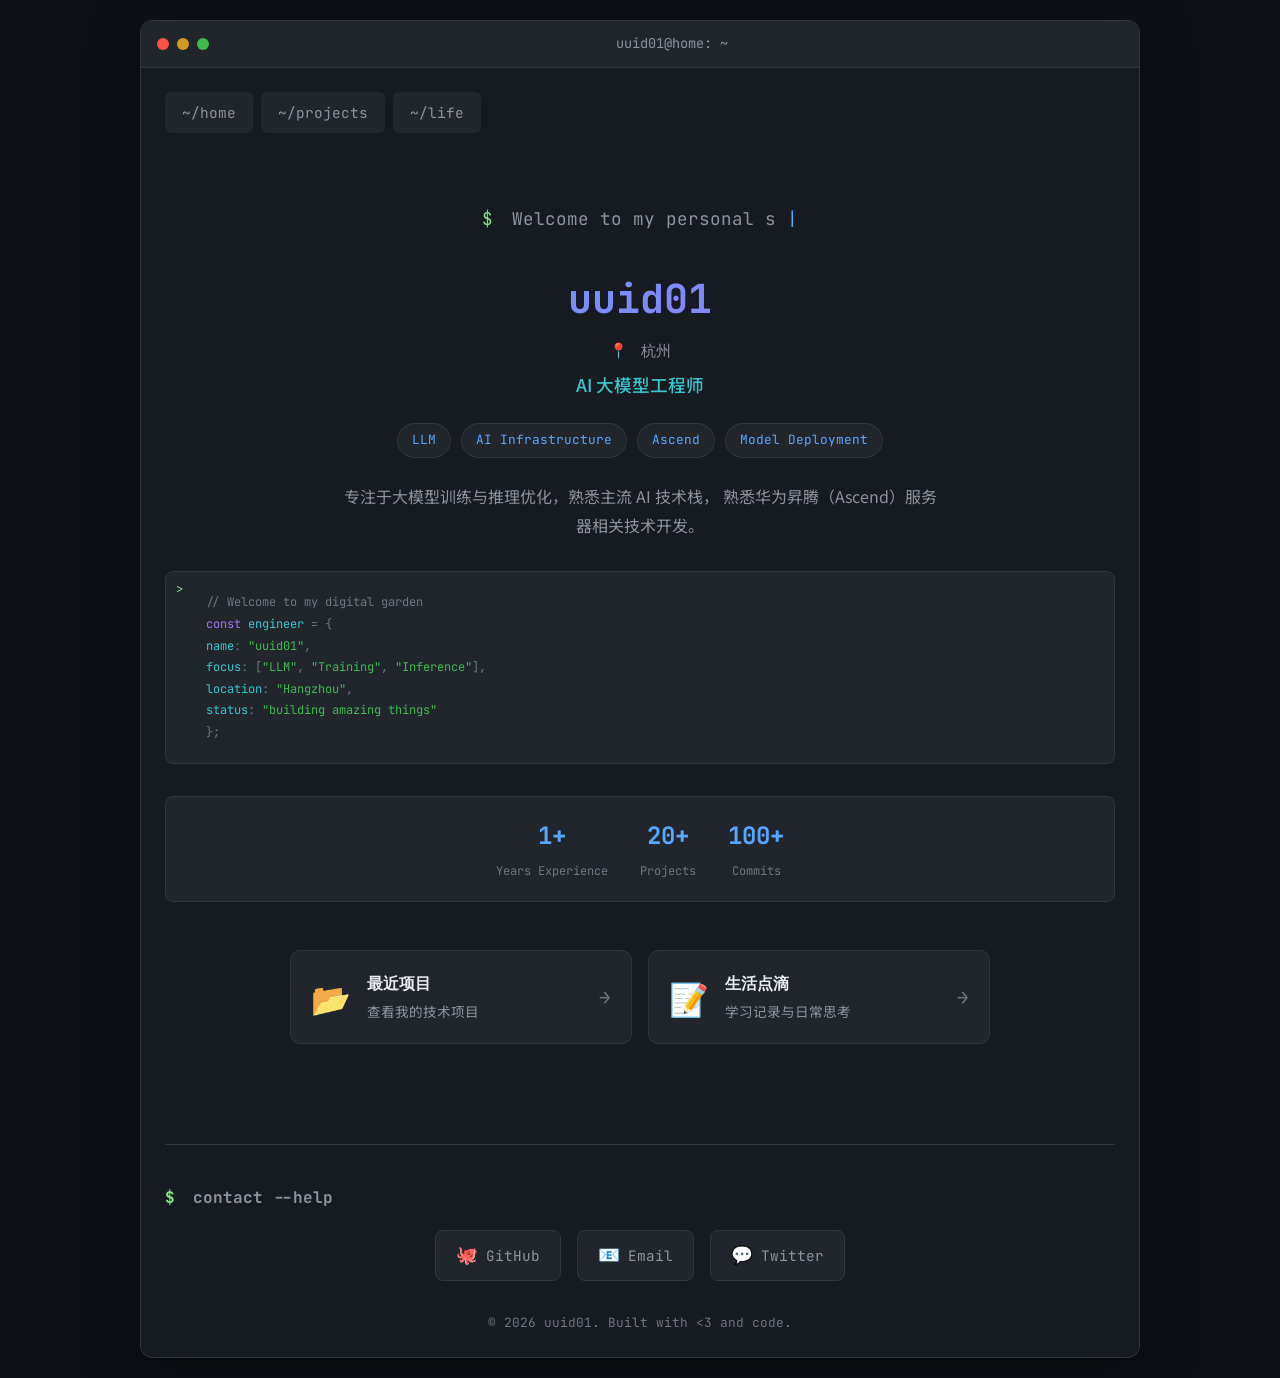
==== index.html @ 10899eae "Initial commit - Personal site with terminal-style UI Features: - Home page with profile, code decor" ====
<!DOCTYPE html>
<html lang="zh-CN">
<head>
    <meta charset="UTF-8">
    <meta name="viewport" content="width=device-width, initial-scale=1.0">
    <title>uuid01's site</title>
    <link rel="icon" type="image/svg+xml" href="./favicon.svg">
    <link rel="stylesheet" href="./css/style.css">
    <link rel="preconnect" href="https://fonts.googleapis.com">
    <link rel="preconnect" href="https://fonts.gstatic.com" crossorigin>
    <link href="https://fonts.googleapis.com/css2?family=JetBrains+Mono:wght@400;500;700&family=Noto+Sans+SC:wght@400;500;700&display=swap" rel="stylesheet">
</head>
<body>
    <div class="terminal-frame">
        <div class="terminal-header">
            <div class="terminal-buttons">
                <span class="btn-close"></span>
                <span class="btn-minimize"></span>
                <span class="btn-maximize"></span>
            </div>
            <div class="terminal-title">uuid01@home: ~</div>
        </div>
        <div class="terminal-body">
            <nav class="nav-bar">
                <a href="./index.html" class="nav-link active">~/home</a>
                <a href="./projects.html" class="nav-link">~/projects</a>
                <a href="./life.html" class="nav-link">~/life</a>
            </nav>

            <main class="hero-section">
                <div class="hero-content">
                    <div class="typing-effect">
                        <span class="prompt">$</span>
                        <span class="typing-text" id="hero-typing"></span>
                        <span class="cursor">|</span>
                    </div>

                    <div class="profile-info">
                        <h1 class="username">uuid01</h1>
                        <p class="location">
                            <span class="icon">📍</span>
                            杭州
                        </p>
                        <p class="title">AI 大模型工程师</p>
                    </div>

                    <div class="tags">
                        <span class="tag">LLM</span>
                        <span class="tag">AI Infrastructure</span>
                        <span class="tag">Ascend</span>
                        <span class="tag">Model Deployment</span>
                    </div>

                    <p class="bio">
                        专注于大模型训练与推理优化，熟悉主流 AI 技术栈，
                        熟悉华为昇腾（Ascend）服务器相关技术开发。
                    </p>

                    <div class="hero-decoration">
                        <div class="code-line"><span class="comment">// Welcome to my digital garden</span></div>
                        <div class="code-line"><span class="keyword">const</span> <span class="variable">engineer</span> = {</div>
                        <div class="code-line">  <span class="variable">name</span>: <span class="string">"uuid01"</span>,</div>
                        <div class="code-line">  <span class="variable">focus</span>: [<span class="string">"LLM"</span>, <span class="string">"Training"</span>, <span class="string">"Inference"</span>],</div>
                        <div class="code-line">  <span class="variable">location</span>: <span class="string">"Hangzhou"</span>,</div>
                        <div class="code-line">  <span class="variable">status</span>: <span class="string">"building amazing things"</span></div>
                        <div class="code-line">};</div>
                    </div>

                    <div class="hero-stats">
                        <div class="stat-item">
                            <span class="stat-value">1+</span>
                            <span class="stat-label">Years Experience</span>
                        </div>
                        <div class="stat-item">
                            <span class="stat-value">20+</span>
                            <span class="stat-label">Projects</span>
                        </div>
                        <div class="stat-item">
                            <span class="stat-value">100+</span>
                            <span class="stat-label">Commits</span>
                        </div>
                    </div>
                </div>

                <div class="nav-cards">
                    <a href="./projects.html" class="nav-card">
                        <div class="card-icon">📂</div>
                        <div class="card-content">
                            <h3>最近项目</h3>
                            <p>查看我的技术项目</p>
                        </div>
                        <div class="card-arrow">→</div>
                    </a>
                    <a href="./life.html" class="nav-card">
                        <div class="card-icon">📝</div>
                        <div class="card-content">
                            <h3>生活点滴</h3>
                            <p>学习记录与日常思考</p>
                        </div>
                        <div class="card-arrow">→</div>
                    </a>
                </div>
            </main>

            <footer class="contact-section">
                <h2 class="section-title">
                    <span class="prompt">$</span> contact --help
                </h2>
                <div class="contact-links">
                    <a href="https://github.com/uuid01" target="_blank" class="contact-link">
                        <span class="contact-icon">🐙</span>
                        <span>GitHub</span>
                    </a>
                    <a href="mailto:hello@uuid01.com" class="contact-link">
                        <span class="contact-icon">📧</span>
                        <span>Email</span>
                    </a>
                    <a href="#" class="contact-link">
                        <span class="contact-icon">💬</span>
                        <span>Twitter</span>
                    </a>
                </div>
                <div class="footer-bottom">
                    <p class="copyright">© 2026 uuid01. Built with &lt;3 and code.</p>
                </div>
            </footer>
        </div>
    </div>

    <script src="./js/main.js"></script>
</body>
</html>
---- css/style.css ----
/* ==================== Button Styles ==================== */
.btn {
    display: inline-flex;
    align-items: center;
    justify-content: center;
    gap: 8px;
    font-family: var(--font-mono);
    font-size: 0.85rem;
    padding: 10px 20px;
    border-radius: 6px;
    border: 1px solid var(--border-color);
    background: var(--bg-tertiary);
    color: var(--text-secondary);
    cursor: pointer;
    transition: all 0.2s ease;
    text-decoration: none;
}

.btn:hover {
    background: var(--bg-hover);
    border-color: var(--accent-primary);
    color: var(--accent-primary);
    transform: translateY(-2px);
    box-shadow: 0 4px 12px rgba(88, 166, 255, 0.2);
}

.btn:active {
    transform: translateY(0);
    box-shadow: none;
}

.btn-primary {
    background: var(--accent-primary);
    border-color: var(--accent-primary);
    color: var(--bg-primary);
}

.btn-primary:hover {
    background: #79b8ff;
    border-color: #79b8ff;
    color: var(--bg-primary);
}

.btn-success {
    background: rgba(63, 185, 80, 0.15);
    border-color: var(--accent-success);
    color: var(--accent-success);
}

.btn-success:hover {
    background: rgba(63, 185, 80, 0.25);
}

.btn-icon {
    padding: 8px;
    min-width: 36px;
    min-height: 36px;
}

/* ==================== Base Styles ==================== */
:root {
    --bg-primary: #0d1117;
    --bg-secondary: #161b22;
    --bg-tertiary: #21262d;
    --bg-hover: #30363d;
    --border-color: #30363d;
    --text-primary: #e6edf3;
    --text-secondary: #8b949e;
    --text-muted: #6e7681;
    --accent-primary: #58a6ff;
    --accent-success: #3fb950;
    --accent-warning: #d29922;
    --accent-danger: #f85149;
    --accent-purple: #a371f7;
    --accent-cyan: #39c5cf;
    --terminal-green: #7ee787;
    --font-mono: 'JetBrains Mono', 'Fira Code', 'Consolas', monospace;
    --font-sans: 'Noto Sans SC', -apple-system, BlinkMacSystemFont, sans-serif;
}

* {
    margin: 0;
    padding: 0;
    box-sizing: border-box;
}

html {
    font-size: 16px;
    scroll-behavior: smooth;
}

body {
    font-family: var(--font-sans);
    background: var(--bg-primary);
    color: var(--text-primary);
    line-height: 1.6;
    min-height: 100vh;
    display: flex;
    justify-content: center;
    padding: 20px;
}

a {
    color: var(--accent-primary);
    text-decoration: none;
    transition: color 0.2s ease;
}

a:hover {
    color: var(--terminal-green);
}

/* ==================== Terminal Frame ==================== */
.terminal-frame {
    width: 100%;
    max-width: 1000px;
    background: var(--bg-secondary);
    border-radius: 12px;
    border: 1px solid var(--border-color);
    box-shadow: 0 20px 50px rgba(0, 0, 0, 0.5);
    overflow: hidden;
}

.terminal-header {
    background: var(--bg-tertiary);
    padding: 12px 16px;
    display: flex;
    align-items: center;
    gap: 12px;
    border-bottom: 1px solid var(--border-color);
}

.terminal-buttons {
    display: flex;
    gap: 8px;
}

.terminal-buttons span {
    width: 12px;
    height: 12px;
    border-radius: 50%;
    cursor: pointer;
    transition: transform 0.2s ease, box-shadow 0.2s ease;
}

.terminal-buttons span:hover {
    transform: scale(1.2);
    box-shadow: 0 0 8px currentColor;
}

.btn-close:hover {
    box-shadow: 0 0 8px var(--accent-danger);
}

.btn-minimize:hover {
    box-shadow: 0 0 8px var(--accent-warning);
}

.btn-maximize:hover {
    box-shadow: 0 0 8px var(--accent-success);
}

.btn-close {
    background: var(--accent-danger);
}

.btn-minimize {
    background: var(--accent-warning);
}

.btn-maximize {
    background: var(--accent-success);
}

.terminal-title {
    font-family: var(--font-mono);
    font-size: 0.85rem;
    color: var(--text-secondary);
    flex: 1;
    text-align: center;
}

.terminal-body {
    padding: 24px;
}

/* ==================== Navigation ==================== */
.nav-bar {
    display: flex;
    gap: 8px;
    margin-bottom: 32px;
    flex-wrap: wrap;
}

.nav-link {
    font-family: var(--font-mono);
    font-size: 0.9rem;
    padding: 8px 16px;
    border-radius: 6px;
    background: var(--bg-tertiary);
    color: var(--text-secondary);
    border: 1px solid transparent;
    transition: all 0.2s ease;
}

.nav-link:hover {
    background: var(--bg-hover);
    color: var(--text-primary);
    transform: translateY(-2px);
    box-shadow: 0 4px 12px rgba(0, 0, 0, 0.2);
}

.nav-link.active {
    background: var(--bg-hover);
    color: var(--terminal-green);
    border-color: var(--terminal-green);
}

/* ==================== Hero Section ==================== */
.hero-section {
    text-align: center;
    padding: 40px 0;
}

.typing-effect {
    font-family: var(--font-mono);
    font-size: 1.1rem;
    color: var(--text-secondary);
    margin-bottom: 32px;
    min-height: 30px;
}

.typing-effect .prompt {
    color: var(--terminal-green);
    margin-right: 8px;
}

.typing-effect .cursor {
    animation: blink 1s infinite;
    color: var(--accent-primary);
}

@keyframes blink {
    0%, 50% { opacity: 1; }
    51%, 100% { opacity: 0; }
}

.profile-info {
    margin-bottom: 24px;
}

.username {
    font-family: var(--font-mono);
    font-size: 2.5rem;
    font-weight: 700;
    color: var(--text-primary);
    margin-bottom: 8px;
    background: linear-gradient(135deg, var(--accent-primary), var(--accent-purple));
    -webkit-background-clip: text;
    -webkit-text-fill-color: transparent;
    background-clip: text;
}

.location {
    font-family: var(--font-mono);
    font-size: 0.95rem;
    color: var(--text-secondary);
    margin-bottom: 8px;
}

.location .icon {
    margin-right: 4px;
}

.title {
    font-size: 1.1rem;
    color: var(--accent-cyan);
    font-weight: 500;
}

.tags {
    display: flex;
    flex-wrap: wrap;
    justify-content: center;
    gap: 10px;
    margin-bottom: 24px;
}

.tag {
    font-family: var(--font-mono);
    font-size: 0.8rem;
    padding: 6px 14px;
    background: var(--bg-tertiary);
    border: 1px solid var(--border-color);
    border-radius: 20px;
    color: var(--accent-primary);
    transition: all 0.2s ease;
}

.tag:hover {
    border-color: var(--accent-primary);
    background: var(--bg-hover);
}

.bio {
    max-width: 600px;
    margin: 0 auto;
    color: var(--text-secondary);
    font-size: 1rem;
    line-height: 1.8;
}

/* ==================== Navigation Cards ==================== */
.nav-cards {
    display: grid;
    grid-template-columns: repeat(auto-fit, minmax(280px, 1fr));
    gap: 16px;
    margin-top: 48px;
    max-width: 700px;
    margin-left: auto;
    margin-right: auto;
}

.nav-card {
    display: flex;
    align-items: center;
    gap: 16px;
    padding: 20px;
    background: var(--bg-tertiary);
    border: 1px solid var(--border-color);
    border-radius: 10px;
    transition: all 0.3s ease;
}

.nav-card:hover {
    border-color: var(--accent-primary);
    transform: translateY(-4px);
    box-shadow: 0 8px 25px rgba(88, 166, 255, 0.15);
}

.nav-card .card-icon {
    font-size: 2rem;
}

.nav-card .card-content {
    flex: 1;
    text-align: left;
}

.nav-card .card-content h3 {
    font-family: var(--font-mono);
    font-size: 1rem;
    color: var(--text-primary);
    margin-bottom: 4px;
}

.nav-card .card-content p {
    font-size: 0.85rem;
    color: var(--text-secondary);
}

.nav-card .card-arrow {
    font-family: var(--font-mono);
    font-size: 1.2rem;
    color: var(--text-muted);
    transition: transform 0.3s ease;
}

.nav-card:hover .card-arrow {
    transform: translateX(4px);
    color: var(--accent-primary);
}

/* ==================== Contact Section ==================== */
.contact-section {
    margin-top: 60px;
    padding-top: 40px;
    border-top: 1px solid var(--border-color);
}

.section-title {
    font-family: var(--font-mono);
    font-size: 1rem;
    color: var(--text-secondary);
    margin-bottom: 20px;
}

.section-title .prompt {
    color: var(--terminal-green);
    margin-right: 8px;
}

.contact-links {
    display: flex;
    flex-wrap: wrap;
    justify-content: center;
    gap: 16px;
    margin-bottom: 32px;
}

.contact-link {
    display: inline-flex;
    align-items: center;
    gap: 8px;
    font-family: var(--font-mono);
    font-size: 0.9rem;
    padding: 10px 20px;
    background: var(--bg-tertiary);
    border: 1px solid var(--border-color);
    border-radius: 8px;
    color: var(--text-secondary);
    transition: all 0.2s ease;
}

.contact-link:hover {
    border-color: var(--accent-primary);
    color: var(--accent-primary);
    transform: translateY(-2px);
}

.contact-icon {
    font-size: 1.1rem;
}

.footer-bottom {
    text-align: center;
}

.copyright {
    font-family: var(--font-mono);
    font-size: 0.8rem;
    color: var(--text-muted);
}

/* ==================== Page Header ==================== */
.page-header {
    text-align: center;
    margin-bottom: 40px;
}

.page-title {
    font-family: var(--font-mono);
    font-size: 1.3rem;
    color: var(--text-primary);
    margin-bottom: 8px;
}

.page-title .prompt {
    color: var(--terminal-green);
    margin-right: 8px;
}

.page-subtitle {
    color: var(--text-secondary);
    font-size: 0.95rem;
}

/* ==================== Projects Grid ==================== */
.projects-section {
    padding: 20px 0;
}

.projects-grid {
    display: grid;
    grid-template-columns: repeat(auto-fill, minmax(300px, 1fr));
    gap: 20px;
}

.project-card {
    background: var(--bg-tertiary);
    border: 1px solid var(--border-color);
    border-radius: 10px;
    padding: 24px;
    transition: all 0.3s ease;
}

.project-card:hover {
    border-color: var(--accent-primary);
    transform: translateY(-4px);
    box-shadow: 0 8px 25px rgba(0, 0, 0, 0.3);
}

.project-header {
    display: flex;
    justify-content: space-between;
    align-items: flex-start;
    margin-bottom: 12px;
}

.project-name {
    font-family: var(--font-mono);
    font-size: 1.1rem;
    color: var(--text-primary);
}

.project-status {
    font-family: var(--font-mono);
    font-size: 0.75rem;
    padding: 4px 10px;
    border-radius: 12px;
    white-space: nowrap;
}

.status-active {
    background: rgba(63, 185, 80, 0.15);
    color: var(--accent-success);
    border: 1px solid var(--accent-success);
}

.status-completed {
    background: rgba(88, 166, 255, 0.15);
    color: var(--accent-primary);
    border: 1px solid var(--accent-primary);
}

.project-desc {
    color: var(--text-secondary);
    font-size: 0.9rem;
    line-height: 1.7;
    margin-bottom: 16px;
}

.project-tech {
    display: flex;
    flex-wrap: wrap;
    gap: 8px;
    margin-bottom: 16px;
}

.tech-tag {
    font-family: var(--font-mono);
    font-size: 0.7rem;
    padding: 4px 10px;
    background: var(--bg-secondary);
    border: 1px solid var(--border-color);
    border-radius: 4px;
    color: var(--accent-cyan);
}

.project-footer {
    padding-top: 16px;
    border-top: 1px solid var(--border-color);
}

.project-link {
    display: inline-flex;
    align-items: center;
    gap: 6px;
    font-family: var(--font-mono);
    font-size: 0.85rem;
    color: var(--text-secondary);
    transition: all 0.2s ease;
    padding: 6px 12px;
    border-radius: 4px;
    background: var(--bg-secondary);
}

.project-link:hover {
    color: var(--accent-primary);
    background: var(--bg-hover);
    transform: translateX(4px);
}

.project-link:hover {
    color: var(--accent-primary);
}

.link-icon {
    font-size: 1rem;
}

/* ==================== Life Timeline ==================== */
.life-section {
    padding: 20px 0;
}

.timeline {
    position: relative;
    padding-left: 30px;
}

.timeline::before {
    content: '';
    position: absolute;
    left: 6px;
    top: 0;
    bottom: 0;
    width: 2px;
    background: var(--border-color);
}

.timeline-item {
    position: relative;
    margin-bottom: 32px;
}

.timeline-marker {
    position: absolute;
    left: -30px;
    top: 6px;
    width: 14px;
    height: 14px;
    background: var(--accent-primary);
    border-radius: 50%;
    border: 3px solid var(--bg-secondary);
    box-shadow: 0 0 0 2px var(--accent-primary);
}

.timeline-content {
    background: var(--bg-tertiary);
    border: 1px solid var(--border-color);
    border-radius: 10px;
    padding: 20px;
    transition: all 0.3s ease;
    position: relative;
}

.timeline-content:hover {
    border-color: var(--accent-primary);
    transform: translateX(8px);
    box-shadow: 0 8px 30px rgba(88, 166, 255, 0.15);
}

.timeline-header {
    display: flex;
    align-items: center;
    gap: 12px;
    margin-bottom: 12px;
}

.timeline-date {
    font-family: var(--font-mono);
    font-size: 0.8rem;
    color: var(--text-muted);
}

.timeline-tag {
    font-family: var(--font-mono);
    font-size: 0.7rem;
    padding: 3px 10px;
    border-radius: 4px;
}

.tag-learning {
    background: rgba(88, 166, 255, 0.15);
    color: var(--accent-primary);
}

.tag-reading {
    background: rgba(163, 113, 247, 0.15);
    color: var(--accent-purple);
}

.tag-thought {
    background: rgba(57, 197, 207, 0.15);
    color: var(--accent-cyan);
}

.timeline-title {
    font-size: 1.1rem;
    color: var(--text-primary);
    margin-bottom: 10px;
    position: relative;
}

.timeline-text {
    color: var(--text-secondary);
    font-size: 0.9rem;
    line-height: 1.8;
    margin-bottom: 12px;
}

.timeline-footer {
    padding-top: 12px;
    border-top: 1px solid var(--border-color);
}

.read-more {
    font-family: var(--font-mono);
    font-size: 0.75rem;
    color: var(--text-muted);
}

/* ==================== Responsive Design ==================== */
@media (max-width: 768px) {
    body {
        padding: 10px;
    }

    .terminal-body {
        padding: 16px;
    }

    .username {
        font-size: 2rem;
    }

    .nav-cards {
        grid-template-columns: 1fr;
    }

    .projects-grid {
        grid-template-columns: 1fr;
    }

    .timeline {
        padding-left: 24px;
    }

    .timeline-marker {
        left: -24px;
        width: 12px;
        height: 12px;
    }

    .contact-links {
        flex-direction: column;
        align-items: center;
    }

    .contact-link {
        width: 100%;
        max-width: 250px;
        justify-content: center;
    }
}

@media (max-width: 480px) {
    .terminal-header {
        padding: 10px 12px;
    }

    .terminal-title {
        font-size: 0.75rem;
    }

    .nav-link {
        font-size: 0.8rem;
        padding: 6px 12px;
    }

    .profile-info .username {
        font-size: 1.8rem;
    }

    .tags {
        gap: 8px;
    }

    .tag {
        font-size: 0.7rem;
        padding: 5px 10px;
    }

    .project-header {
        flex-direction: column;
        gap: 8px;
    }
}

/* ==================== Animations ==================== */
@keyframes fadeInUp {
    from {
        opacity: 0;
        transform: translateY(20px);
    }
    to {
        opacity: 1;
        transform: translateY(0);
    }
}

@keyframes fadeIn {
    from { opacity: 0; }
    to { opacity: 1; }
}

@keyframes slideInLeft {
    from {
        opacity: 0;
        transform: translateX(-20px);
    }
    to {
        opacity: 1;
        transform: translateX(0);
    }
}

@keyframes pulse {
    0%, 100% { opacity: 1; }
    50% { opacity: 0.5; }
}

.animate-fade-in {
    animation: fadeIn 0.6s ease-out forwards;
}

.animate-fade-in-up {
    animation: fadeInUp 0.6s ease-out forwards;
}

.animate-slide-in {
    animation: slideInLeft 0.5s ease-out forwards;
}

/* Staggered animations */
.stagger-1 { animation-delay: 0.1s; }
.stagger-2 { animation-delay: 0.2s; }
.stagger-3 { animation-delay: 0.3s; }
.stagger-4 { animation-delay: 0.4s; }
.stagger-5 { animation-delay: 0.5s; }

/* ==================== Life Detail Page ==================== */
.detail-section {
    padding: 20px 0;
    min-height: 400px;
}

.loading-indicator {
    text-align: center;
    padding: 60px 20px;
    font-family: var(--font-mono);
    color: var(--text-muted);
}

.loading-text {
    animation: pulse 1.5s infinite;
}

.all-articles {
    padding: 20px 0;
}

.all-articles h2 {
    font-family: var(--font-mono);
    font-size: 1.2rem;
    color: var(--text-primary);
    margin-bottom: 20px;
}

.all-articles ul {
    list-style: none;
}

.all-articles li {
    margin-bottom: 12px;
}

.all-articles a {
    display: block;
    padding: 12px 16px;
    background: var(--bg-tertiary);
    border: 1px solid var(--border-color);
    border-radius: 6px;
    color: var(--text-secondary);
    font-family: var(--font-mono);
    font-size: 0.9rem;
    transition: all 0.2s ease;
}

.all-articles a:hover {
    border-color: var(--accent-primary);
    color: var(--accent-primary);
    transform: translateX(4px);
}

.detail-article {
    animation: fadeInUp 0.5s ease-out;
}

.detail-header {
    margin-bottom: 32px;
    padding-bottom: 24px;
    border-bottom: 1px solid var(--border-color);
}

.detail-meta {
    display: flex;
    align-items: center;
    gap: 12px;
    margin-bottom: 16px;
    flex-wrap: wrap;
}

.detail-date {
    font-family: var(--font-mono);
    font-size: 0.85rem;
    color: var(--text-muted);
}

.detail-tags {
    display: flex;
    gap: 8px;
    flex-wrap: wrap;
}

.detail-tags .timeline-tag {
    font-family: var(--font-mono);
    font-size: 0.7rem;
    padding: 3px 10px;
    border-radius: 4px;
    transition: all 0.2s ease;
}

.detail-tags .timeline-tag:hover {
    transform: translateY(-2px);
    box-shadow: 0 4px 12px rgba(0, 0, 0, 0.2);
}

.detail-title {
    font-size: 1.8rem;
    color: var(--text-primary);
    line-height: 1.4;
}

.detail-body {
    color: var(--text-secondary);
    font-size: 1rem;
    line-height: 1.9;
}

.detail-body h4 {
    font-size: 1.2rem;
    color: var(--text-primary);
    margin-top: 28px;
    margin-bottom: 12px;
}

.detail-body p {
    margin-bottom: 16px;
}

.detail-body ul {
    margin-left: 24px;
    margin-bottom: 16px;
}

.detail-body li {
    margin-bottom: 8px;
    line-height: 1.7;
}

.detail-body pre {
    background: var(--bg-primary);
    border: 1px solid var(--border-color);
    border-radius: 8px;
    padding: 16px;
    margin: 20px 0;
    overflow-x: auto;
}

.detail-body code {
    font-family: var(--font-mono);
    font-size: 0.9rem;
    color: var(--accent-cyan);
}

.detail-ascii {
    margin-top: 40px;
    text-align: center;
    color: var(--text-muted);
}

.detail-ascii pre {
    font-family: var(--font-mono);
    font-size: 0.75rem;
    line-height: 1.2;
}

.detail-error {
    text-align: center;
    padding: 60px 20px;
    animation: fadeIn 0.5s ease-out;
}

.error-ascii {
    font-family: var(--font-mono);
    font-size: 0.7rem;
    color: var(--accent-danger);
    margin-bottom: 24px;
    white-space: pre;
}

.back-section {
    margin-top: 40px;
    padding-top: 24px;
    border-top: 1px solid var(--border-color);
    text-align: center;
}

.back-link {
    display: inline-flex;
    align-items: center;
    gap: 10px;
    font-family: var(--font-mono);
    font-size: 0.9rem;
    color: var(--text-secondary);
    transition: all 0.3s ease;
    padding: 12px 24px;
    background: var(--bg-tertiary);
    border: 1px solid var(--border-color);
    border-radius: 8px;
    text-decoration: none;
}

.back-link:hover {
    color: var(--accent-primary);
    background: var(--bg-hover);
    border-color: var(--accent-primary);
    transform: translateY(-3px);
    box-shadow: 0 6px 20px rgba(88, 166, 255, 0.2);
}

.back-arrow {
    font-size: 1.2rem;
    transition: transform 0.3s ease;
}

.back-link:hover .back-arrow {
    transform: translateX(-4px);
}

/* ==================== Timeline Link Styles ==================== */
.timeline-title a {
    color: var(--text-primary);
    text-decoration: none;
    transition: color 0.2s ease;
    cursor: pointer;
    display: block;
}

.timeline-title a:hover {
    color: var(--accent-primary);
}

.timeline-title a::before {
    content: '';
    position: absolute;
    top: 0;
    left: 0;
    right: 0;
    bottom: 0;
}

.timeline-tag {
    text-decoration: none;
    display: inline-block;
}

.timeline-tag:hover {
    transform: translateY(-2px);
}

/* ==================== Index Page Enhancements ==================== */
.hero-section .hero-content {
    animation: fadeInUp 0.6s ease-out;
}

.hero-section .profile-info {
    animation: fadeInUp 0.6s ease-out;
    animation-delay: 0.1s;
    opacity: 0;
    animation-fill-mode: forwards;
}

.hero-section .tags {
    animation: fadeInUp 0.6s ease-out;
    animation-delay: 0.2s;
    opacity: 0;
    animation-fill-mode: forwards;
}

.hero-section .bio {
    animation: fadeInUp 0.6s ease-out;
    animation-delay: 0.3s;
    opacity: 0;
    animation-fill-mode: forwards;
}

.hero-section .nav-cards {
    animation: fadeInUp 0.6s ease-out;
    animation-delay: 0.4s;
    opacity: 0;
    animation-fill-mode: forwards;
}

.hero-decoration {
    position: relative;
    margin: 32px 0;
    padding: 20px;
    background: var(--bg-tertiary);
    border: 1px solid var(--border-color);
    border-radius: 8px;
    font-family: var(--font-mono);
    font-size: 0.75rem;
    color: var(--text-muted);
    text-align: left;
    overflow: hidden;
}

.hero-decoration::before {
    content: '>';
    position: absolute;
    top: 8px;
    left: 10px;
    color: var(--terminal-green);
}

.hero-decoration .code-line {
    margin-left: 20px;
    line-height: 1.8;
}

.hero-decoration .comment {
    color: var(--text-muted);
}

.hero-decoration .keyword {
    color: var(--accent-purple);
}

.hero-decoration .string {
    color: var(--accent-success);
}

.hero-decoration .function {
    color: var(--accent-primary);
}

.hero-decoration .variable {
    color: var(--accent-cyan);
}

.hero-stats {
    display: flex;
    justify-content: center;
    gap: 32px;
    margin: 32px 0;
    padding: 20px;
    background: var(--bg-tertiary);
    border: 1px solid var(--border-color);
    border-radius: 8px;
}

.stat-item {
    text-align: center;
}

.stat-value {
    font-family: var(--font-mono);
    font-size: 1.5rem;
    font-weight: 700;
    color: var(--accent-primary);
    display: block;
}

.stat-label {
    font-family: var(--font-mono);
    font-size: 0.75rem;
    color: var(--text-muted);
    margin-top: 4px;
}

@media (max-width: 480px) {
    .hero-stats {
        gap: 20px;
    }

    .stat-value {
        font-size: 1.2rem;
    }

    .detail-title {
        font-size: 1.4rem;
    }
}
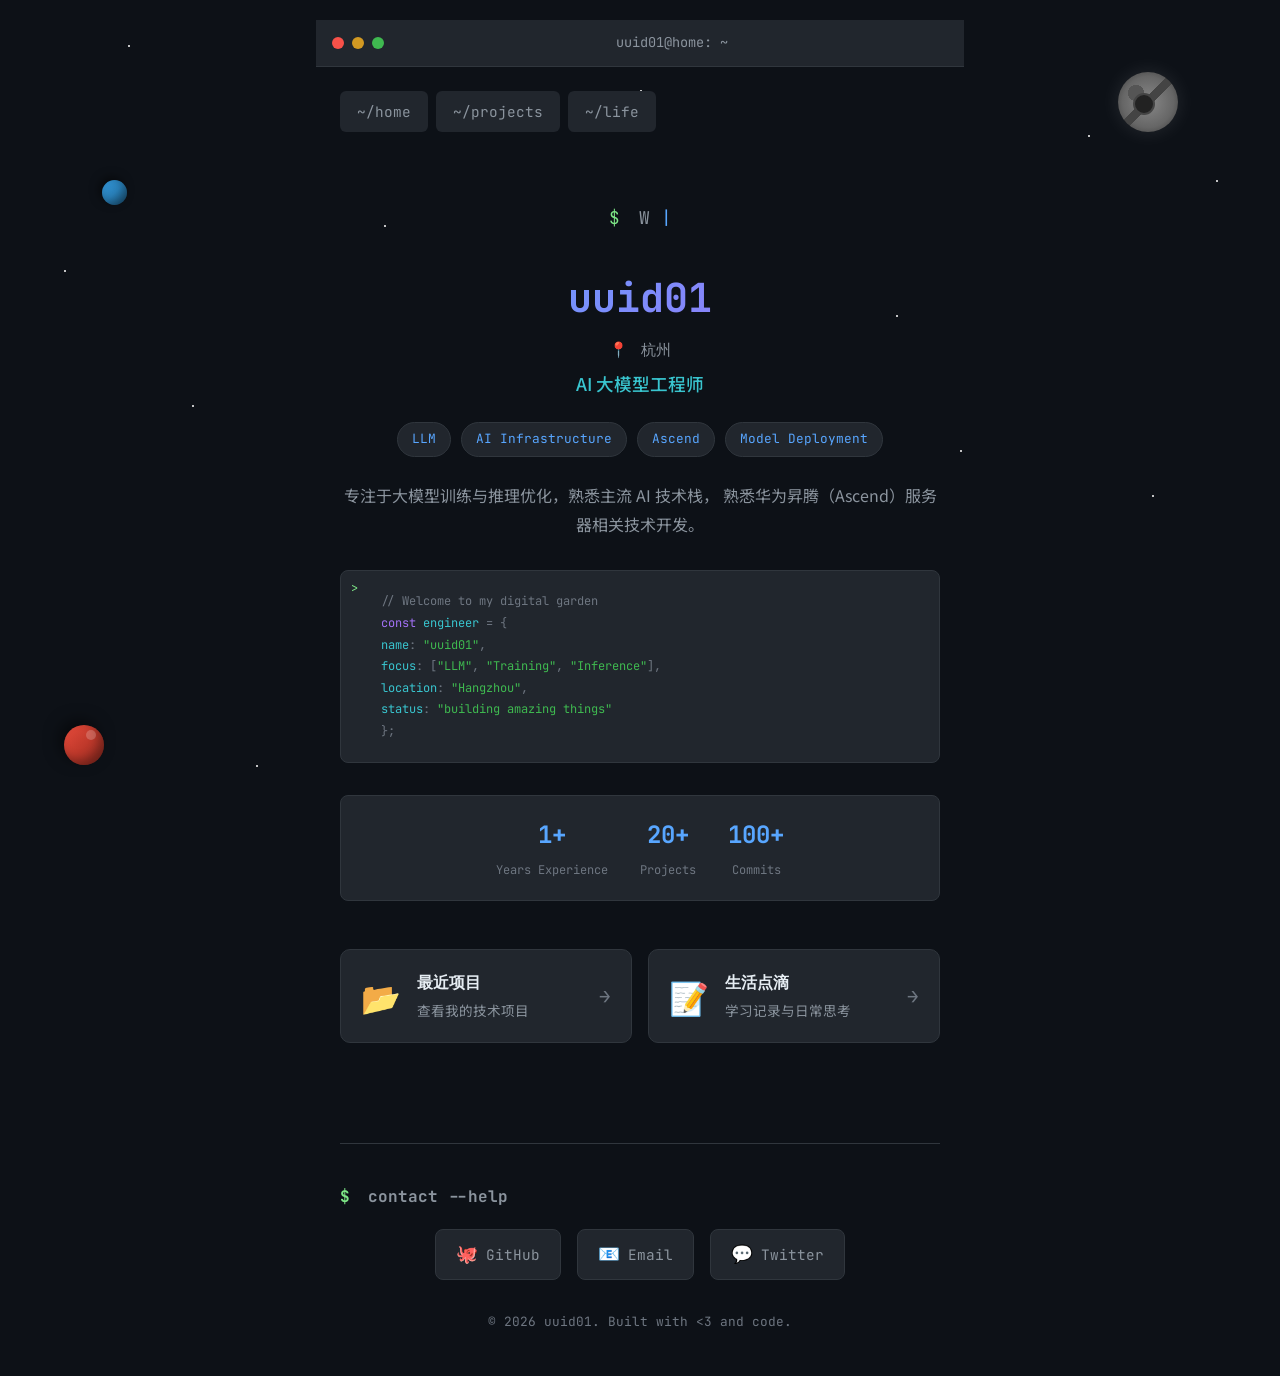
==== commit 9ebcabce: "add star wars" ====
--- a/index.html
+++ b/index.html
@@ -11,6 +11,30 @@
     <link href="https://fonts.googleapis.com/css2?family=JetBrains+Mono:wght@400;500;700&family=Noto+Sans+SC:wght@400;500;700&display=swap" rel="stylesheet">
 </head>
 <body>
+    <div class="space-background">
+        <div class="star star-1"></div>
+        <div class="star star-2"></div>
+        <div class="star star-3"></div>
+        <div class="star star-4"></div>
+        <div class="star star-5"></div>
+        <div class="star star-6"></div>
+        <div class="star star-7"></div>
+        <div class="star star-8"></div>
+        <div class="star star-9"></div>
+        <div class="star star-10"></div>
+        <div class="star star-11"></div>
+        <div class="star star-12"></div>
+        <div class="star star-13"></div>
+        <div class="star star-14"></div>
+        <div class="star star-15"></div>
+        <div class="pixel-death-star"></div>
+        <div class="pixel-planet planet-1"></div>
+        <div class="pixel-planet planet-2"></div>
+        <div class="x-wing"></div>
+        <div class="tie-fighter"></div>
+        <div class="laser-shot"></div>
+        <div class="laser-shot laser-green"></div>
+    </div>
     <div class="terminal-frame">
         <div class="terminal-header">
             <div class="terminal-buttons">
--- a/css/style.css
+++ b/css/style.css
@@ -110,15 +110,255 @@
     color: var(--terminal-green);
 }
 
-/* ==================== Terminal Frame ==================== */
+/* ==================== Space Background ==================== */
+.space-background {
+    position: fixed;
+    top: 0;
+    left: 0;
+    width: 100%;
+    height: 100%;
+    pointer-events: none;
+    z-index: 0;
+    overflow: hidden;
+}
+
+.star {
+    position: absolute;
+    width: 2px;
+    height: 2px;
+    background: #fff;
+    border-radius: 50%;
+    animation: twinkle 3s infinite ease-in-out;
+}
+
+.star-1 { top: 5%; left: 10%; animation-delay: 0s; }
+.star-2 { top: 15%; left: 85%; animation-delay: 0.5s; }
+.star-3 { top: 25%; left: 30%; animation-delay: 1s; }
+.star-4 { top: 35%; left: 70%; animation-delay: 1.5s; }
+.star-5 { top: 45%; left: 15%; animation-delay: 0.3s; }
+.star-6 { top: 55%; left: 90%; animation-delay: 0.8s; }
+.star-7 { top: 65%; left: 40%; animation-delay: 1.2s; }
+.star-8 { top: 75%; left: 60%; animation-delay: 1.7s; }
+.star-9 { top: 85%; left: 20%; animation-delay: 0.2s; }
+.star-10 { top: 10%; left: 50%; animation-delay: 0.7s; }
+.star-11 { top: 30%; left: 5%; animation-delay: 1.1s; }
+.star-12 { top: 50%; left: 75%; animation-delay: 1.6s; }
+.star-13 { top: 70%; left: 35%; animation-delay: 0.4s; }
+.star-14 { top: 90%; left: 55%; animation-delay: 0.9s; }
+.star-15 { top: 20%; left: 95%; animation-delay: 1.4s; }
+
+@keyframes twinkle {
+    0%, 100% { opacity: 0.3; transform: scale(1); }
+    50% { opacity: 1; transform: scale(1.5); }
+}
+
+/* Pixel Death Star */
+.pixel-death-star {
+    position: absolute;
+    top: 8%;
+    right: 8%;
+    width: 60px;
+    height: 60px;
+    background:
+        linear-gradient(135deg, transparent 45%, #444 45%, #444 55%, transparent 55%),
+        radial-gradient(circle at 30% 35%, #555 8px, transparent 8px),
+        radial-gradient(circle, #888 0%, #666 60%, #333 100%);
+    border-radius: 50%;
+    box-shadow: 0 0 20px rgba(255, 255, 255, 0.1);
+    animation: deathStarFloat 20s infinite ease-in-out;
+}
+
+.pixel-death-star::before {
+    content: '';
+    position: absolute;
+    top: 35%;
+    left: 25%;
+    width: 18px;
+    height: 18px;
+    background: #222;
+    border-radius: 50%;
+    border: 2px solid #444;
+}
+
+@keyframes deathStarFloat {
+    0%, 100% { transform: translateY(0) rotate(0deg); }
+    25% { transform: translateY(-10px) rotate(2deg); }
+    50% { transform: translateY(0) rotate(0deg); }
+    75% { transform: translateY(10px) rotate(-2deg); }
+}
+
+/* Pixel Planets */
+.pixel-planet {
+    position: absolute;
+    border-radius: 50%;
+    animation: planetFloat 15s infinite ease-in-out;
+}
+
+.planet-1 {
+    bottom: 15%;
+    left: 5%;
+    width: 40px;
+    height: 40px;
+    background: linear-gradient(135deg, #e74c3c 0%, #c0392b 50%, #922b21 100%);
+    box-shadow: -5px -5px 15px rgba(0, 0, 0, 0.5), inset -5px -5px 10px rgba(0, 0, 0, 0.3);
+    animation-delay: 0s;
+}
+
+.planet-1::before {
+    content: '';
+    position: absolute;
+    top: 5px;
+    right: 8px;
+    width: 10px;
+    height: 10px;
+    background: rgba(255, 255, 255, 0.2);
+    border-radius: 50%;
+}
+
+.planet-2 {
+    top: 20%;
+    left: 8%;
+    width: 25px;
+    height: 25px;
+    background: linear-gradient(135deg, #3498db 0%, #2980b9 50%, #1a5276 100%);
+    box-shadow: -3px -3px 10px rgba(0, 0, 0, 0.5), inset -3px -3px 8px rgba(0, 0, 0, 0.3);
+    animation-delay: -5s;
+}
+
+@keyframes planetFloat {
+    0%, 100% { transform: translateY(0); }
+    50% { transform: translateY(-15px); }
+}
+
+/* X-Wing */
+.x-wing {
+    position: absolute;
+    top: 30%;
+    left: -100px;
+    width: 80px;
+    height: 20px;
+    animation: xWingFly 25s infinite linear;
+}
+
+.x-wing::before {
+    content: '';
+    position: absolute;
+    left: 10px;
+    top: 8px;
+    width: 15px;
+    height: 4px;
+    background: #bdc3c7;
+    border-radius: 2px;
+    box-shadow: 0 0 5px #58a6ff;
+}
+
+.x-wing::after {
+    content: '';
+    position: absolute;
+    left: 30px;
+    top: 2px;
+    width: 40px;
+    height: 3px;
+    background: linear-gradient(90deg, #7f8c8d 0%, #95a5a6 50%, #7f8c8d 100%);
+    box-shadow:
+        -2px -8px 0 #7f8c8d,
+        -2px 8px 0 #7f8c8d,
+        0 0 10px rgba(88, 166, 255, 0.5);
+}
+
+@keyframes xWingFly {
+    0% { left: -100px; }
+    100% { left: 120%; }
+}
+
+/* TIE Fighter */
+.tie-fighter {
+    position: absolute;
+    top: 60%;
+    right: -80px;
+    width: 40px;
+    height: 40px;
+    animation: tieFighterFly 30s infinite linear;
+    animation-delay: -10s;
+}
+
+.tie-fighter::before {
+    content: '';
+    position: absolute;
+    top: 50%;
+    left: 50%;
+    transform: translate(-50%, -50%);
+    width: 12px;
+    height: 12px;
+    background: #2c3e50;
+    border-radius: 50%;
+    border: 2px solid #7f8c8d;
+}
+
+.tie-fighter::after {
+    content: '';
+    position: absolute;
+    top: 50%;
+    left: 50%;
+    transform: translate(-50%, -50%);
+    width: 35px;
+    height: 8px;
+    background:
+        linear-gradient(90deg,
+            transparent 0%,
+            #34495e 20%,
+            #2c3e50 50%,
+            #34495e 80%,
+            transparent 100%
+        ),
+        linear-gradient(90deg,
+            transparent 0%,
+            #34495e 20%,
+            #2c3e50 50%,
+            #34495e 80%,
+            transparent 100%
+        );
+    box-shadow: 0 0 8px rgba(231, 76, 60, 0.5);
+}
+
+@keyframes tieFighterFly {
+    0% { right: -80px; transform: rotate(180deg); }
+    100% { right: 120%; transform: rotate(180deg); }
+}
+
+/* Laser Shot */
+.laser-shot {
+    position: absolute;
+    top: 45%;
+    left: -50px;
+    width: 30px;
+    height: 3px;
+    background: linear-gradient(90deg, transparent, #e74c3c, #f39c12);
+    box-shadow: 0 0 10px #e74c3c, 0 0 20px #e74c3c;
+    border-radius: 2px;
+    animation: laserBlast 12s infinite linear;
+    animation-delay: -3s;
+    opacity: 0;
+}
+
+.laser-shot.laser-green {
+    top: 55%;
+    animation-delay: -8s;
+    background: linear-gradient(90deg, transparent, #2ecc71, #27ae60);
+    box-shadow: 0 0 10px #2ecc71, 0 0 20px #2ecc71;
+}
+
+@keyframes laserBlast {
+    0% { left: -50px; opacity: 0; }
+    5% { opacity: 1; }
+    95% { opacity: 1; }
+    100% { left: 110%; opacity: 0; }
+}
+
+/* Terminal z-index fix */
 .terminal-frame {
-    width: 100%;
-    max-width: 1000px;
-    background: var(--bg-secondary);
-    border-radius: 12px;
-    border: 1px solid var(--border-color);
-    box-shadow: 0 20px 50px rgba(0, 0, 0, 0.5);
-    overflow: hidden;
+    position: relative;
+    z-index: 1;
 }
 
 .terminal-header {
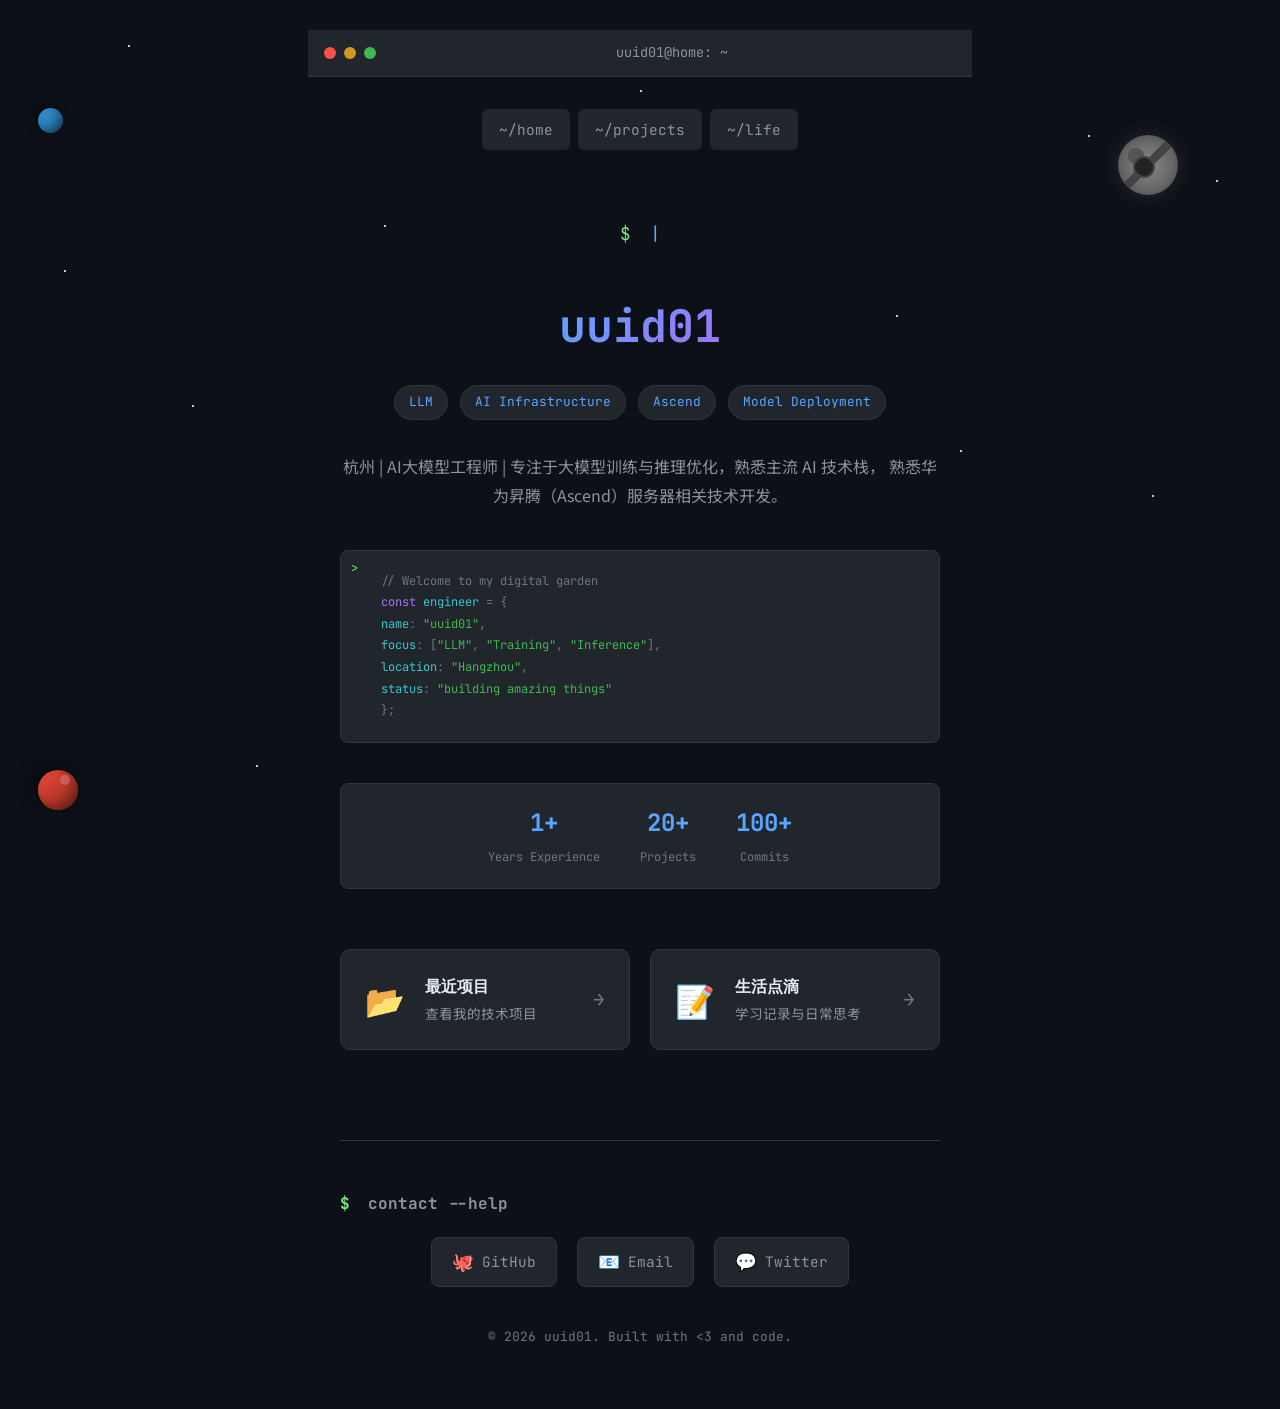
==== commit 145fcf32: "opt style02" ====
--- a/index.html
+++ b/index.html
@@ -61,11 +61,6 @@
 
                     <div class="profile-info">
                         <h1 class="username">uuid01</h1>
-                        <p class="location">
-                            <span class="icon">📍</span>
-                            杭州
-                        </p>
-                        <p class="title">AI 大模型工程师</p>
                     </div>
 
                     <div class="tags">
@@ -76,7 +71,7 @@
                     </div>
 
                     <p class="bio">
-                        专注于大模型训练与推理优化，熟悉主流 AI 技术栈，
+                        杭州 | AI大模型工程师 | 专注于大模型训练与推理优化，熟悉主流 AI 技术栈，
                         熟悉华为昇腾（Ascend）服务器相关技术开发。
                     </p>
 
--- a/css/style.css
+++ b/css/style.css
@@ -97,7 +97,7 @@
     min-height: 100vh;
     display: flex;
     justify-content: center;
-    padding: 20px;
+    padding: 30px;
 }
 
 a {
@@ -118,7 +118,7 @@
     width: 100%;
     height: 100%;
     pointer-events: none;
-    z-index: 0;
+    z-index: -1;
     overflow: hidden;
 }
 
@@ -155,7 +155,7 @@
 /* Pixel Death Star */
 .pixel-death-star {
     position: absolute;
-    top: 8%;
+    top: 15%;
     right: 8%;
     width: 60px;
     height: 60px;
@@ -195,8 +195,8 @@
 }
 
 .planet-1 {
-    bottom: 15%;
-    left: 5%;
+    bottom: 10%;
+    left: 3%;
     width: 40px;
     height: 40px;
     background: linear-gradient(135deg, #e74c3c 0%, #c0392b 50%, #922b21 100%);
@@ -216,8 +216,8 @@
 }
 
 .planet-2 {
-    top: 20%;
-    left: 8%;
+    top: 12%;
+    left: 3%;
     width: 25px;
     height: 25px;
     background: linear-gradient(135deg, #3498db 0%, #2980b9 50%, #1a5276 100%);
@@ -233,7 +233,7 @@
 /* X-Wing */
 .x-wing {
     position: absolute;
-    top: 30%;
+    top: 10%;
     left: -100px;
     width: 80px;
     height: 20px;
@@ -274,7 +274,7 @@
 /* TIE Fighter */
 .tie-fighter {
     position: absolute;
-    top: 60%;
+    top: 85%;
     right: -80px;
     width: 40px;
     height: 40px;
@@ -329,7 +329,7 @@
 /* Laser Shot */
 .laser-shot {
     position: absolute;
-    top: 45%;
+    top: 15%;
     left: -50px;
     width: 30px;
     height: 3px;
@@ -342,7 +342,7 @@
 }
 
 .laser-shot.laser-green {
-    top: 55%;
+    top: 90%;
     animation-delay: -8s;
     background: linear-gradient(90deg, transparent, #2ecc71, #27ae60);
     box-shadow: 0 0 10px #2ecc71, 0 0 20px #2ecc71;
@@ -421,15 +421,16 @@
 }
 
 .terminal-body {
-    padding: 24px;
+    padding: 32px;
 }
 
 /* ==================== Navigation ==================== */
 .nav-bar {
     display: flex;
     gap: 8px;
-    margin-bottom: 32px;
+    margin-bottom: 40px;
     flex-wrap: wrap;
+    justify-content: center;
 }
 
 .nav-link {
@@ -459,14 +460,14 @@
 /* ==================== Hero Section ==================== */
 .hero-section {
     text-align: center;
-    padding: 40px 0;
+    padding: 30px 0;
 }
 
 .typing-effect {
     font-family: var(--font-mono);
     font-size: 1.1rem;
     color: var(--text-secondary);
-    margin-bottom: 32px;
+    margin-bottom: 40px;
     min-height: 30px;
 }
 
@@ -487,43 +488,60 @@
 
 .profile-info {
     margin-bottom: 24px;
+    display: flex;
+    flex-direction: column;
+    align-items: center;
+    gap: 8px;
 }
 
 .username {
     font-family: var(--font-mono);
-    font-size: 2.5rem;
+    font-size: 2.8rem;
     font-weight: 700;
     color: var(--text-primary);
-    margin-bottom: 8px;
     background: linear-gradient(135deg, var(--accent-primary), var(--accent-purple));
     -webkit-background-clip: text;
     -webkit-text-fill-color: transparent;
     background-clip: text;
+    text-align: center;
 }
 
 .location {
     font-family: var(--font-mono);
-    font-size: 0.95rem;
-    color: var(--text-secondary);
-    margin-bottom: 8px;
+    font-size: 1rem;
+    color: var(--text-secondary);
+    display: flex;
+    align-items: center;
+    gap: 6px;
 }
 
 .location .icon {
-    margin-right: 4px;
+    margin-right: 0;
+}
+
+.location .city-name {
+    color: var(--accent-warning);
+    font-weight: 600;
+    text-shadow: 0 0 10px rgba(210, 153, 34, 0.4);
+    letter-spacing: 2px;
 }
 
 .title {
-    font-size: 1.1rem;
+    font-size: 1.2rem;
     color: var(--accent-cyan);
     font-weight: 500;
+    padding: 6px 16px;
+    background: rgba(57, 197, 207, 0.1);
+    border: 1px solid rgba(57, 197, 207, 0.3);
+    border-radius: 20px;
 }
 
 .tags {
     display: flex;
     flex-wrap: wrap;
     justify-content: center;
-    gap: 10px;
-    margin-bottom: 24px;
+    gap: 12px;
+    margin-bottom: 32px;
 }
 
 .tag {
@@ -554,8 +572,8 @@
 .nav-cards {
     display: grid;
     grid-template-columns: repeat(auto-fit, minmax(280px, 1fr));
-    gap: 16px;
-    margin-top: 48px;
+    gap: 20px;
+    margin-top: 60px;
     max-width: 700px;
     margin-left: auto;
     margin-right: auto;
@@ -564,8 +582,8 @@
 .nav-card {
     display: flex;
     align-items: center;
-    gap: 16px;
-    padding: 20px;
+    gap: 20px;
+    padding: 24px;
     background: var(--bg-tertiary);
     border: 1px solid var(--border-color);
     border-radius: 10px;
@@ -614,7 +632,7 @@
 /* ==================== Contact Section ==================== */
 .contact-section {
     margin-top: 60px;
-    padding-top: 40px;
+    padding-top: 50px;
     border-top: 1px solid var(--border-color);
 }
 
@@ -634,8 +652,8 @@
     display: flex;
     flex-wrap: wrap;
     justify-content: center;
-    gap: 16px;
-    margin-bottom: 32px;
+    gap: 20px;
+    margin-bottom: 40px;
 }
 
 .contact-link {
@@ -675,7 +693,7 @@
 /* ==================== Page Header ==================== */
 .page-header {
     text-align: center;
-    margin-bottom: 40px;
+    margin-bottom: 48px;
 }
 
 .page-title {
@@ -697,20 +715,22 @@
 
 /* ==================== Projects Grid ==================== */
 .projects-section {
-    padding: 20px 0;
+    padding: 40px 0;
 }
 
 .projects-grid {
     display: grid;
-    grid-template-columns: repeat(auto-fill, minmax(300px, 1fr));
-    gap: 20px;
+    grid-template-columns: repeat(2, 1fr);
+    gap: 24px;
+    max-width: 900px;
+    margin: 0 auto;
 }
 
 .project-card {
     background: var(--bg-tertiary);
     border: 1px solid var(--border-color);
     border-radius: 10px;
-    padding: 24px;
+    padding: 28px;
     transition: all 0.3s ease;
 }
 
@@ -757,14 +777,14 @@
     color: var(--text-secondary);
     font-size: 0.9rem;
     line-height: 1.7;
-    margin-bottom: 16px;
+    margin-bottom: 20px;
 }
 
 .project-tech {
     display: flex;
     flex-wrap: wrap;
-    gap: 8px;
-    margin-bottom: 16px;
+    gap: 10px;
+    margin-bottom: 20px;
 }
 
 .tech-tag {
@@ -778,7 +798,7 @@
 }
 
 .project-footer {
-    padding-top: 16px;
+    padding-top: 20px;
     border-top: 1px solid var(--border-color);
 }
 
@@ -924,11 +944,11 @@
 /* ==================== Responsive Design ==================== */
 @media (max-width: 768px) {
     body {
-        padding: 10px;
+        padding: 15px;
     }
 
     .terminal-body {
-        padding: 16px;
+        padding: 20px;
     }
 
     .username {
@@ -941,6 +961,19 @@
 
     .projects-grid {
         grid-template-columns: 1fr;
+        max-width: 100%;
+    }
+
+    .profile-info {
+        gap: 12px;
+    }
+
+    .username {
+        font-size: 2.2rem;
+    }
+
+    .title {
+        font-size: 1rem;
     }
 
     .timeline {
@@ -1326,7 +1359,7 @@
 
 .hero-decoration {
     position: relative;
-    margin: 32px 0;
+    margin: 40px 0;
     padding: 20px;
     background: var(--bg-tertiary);
     border: 1px solid var(--border-color);
@@ -1374,8 +1407,8 @@
 .hero-stats {
     display: flex;
     justify-content: center;
-    gap: 32px;
-    margin: 32px 0;
+    gap: 40px;
+    margin: 40px 0;
     padding: 20px;
     background: var(--bg-tertiary);
     border: 1px solid var(--border-color);
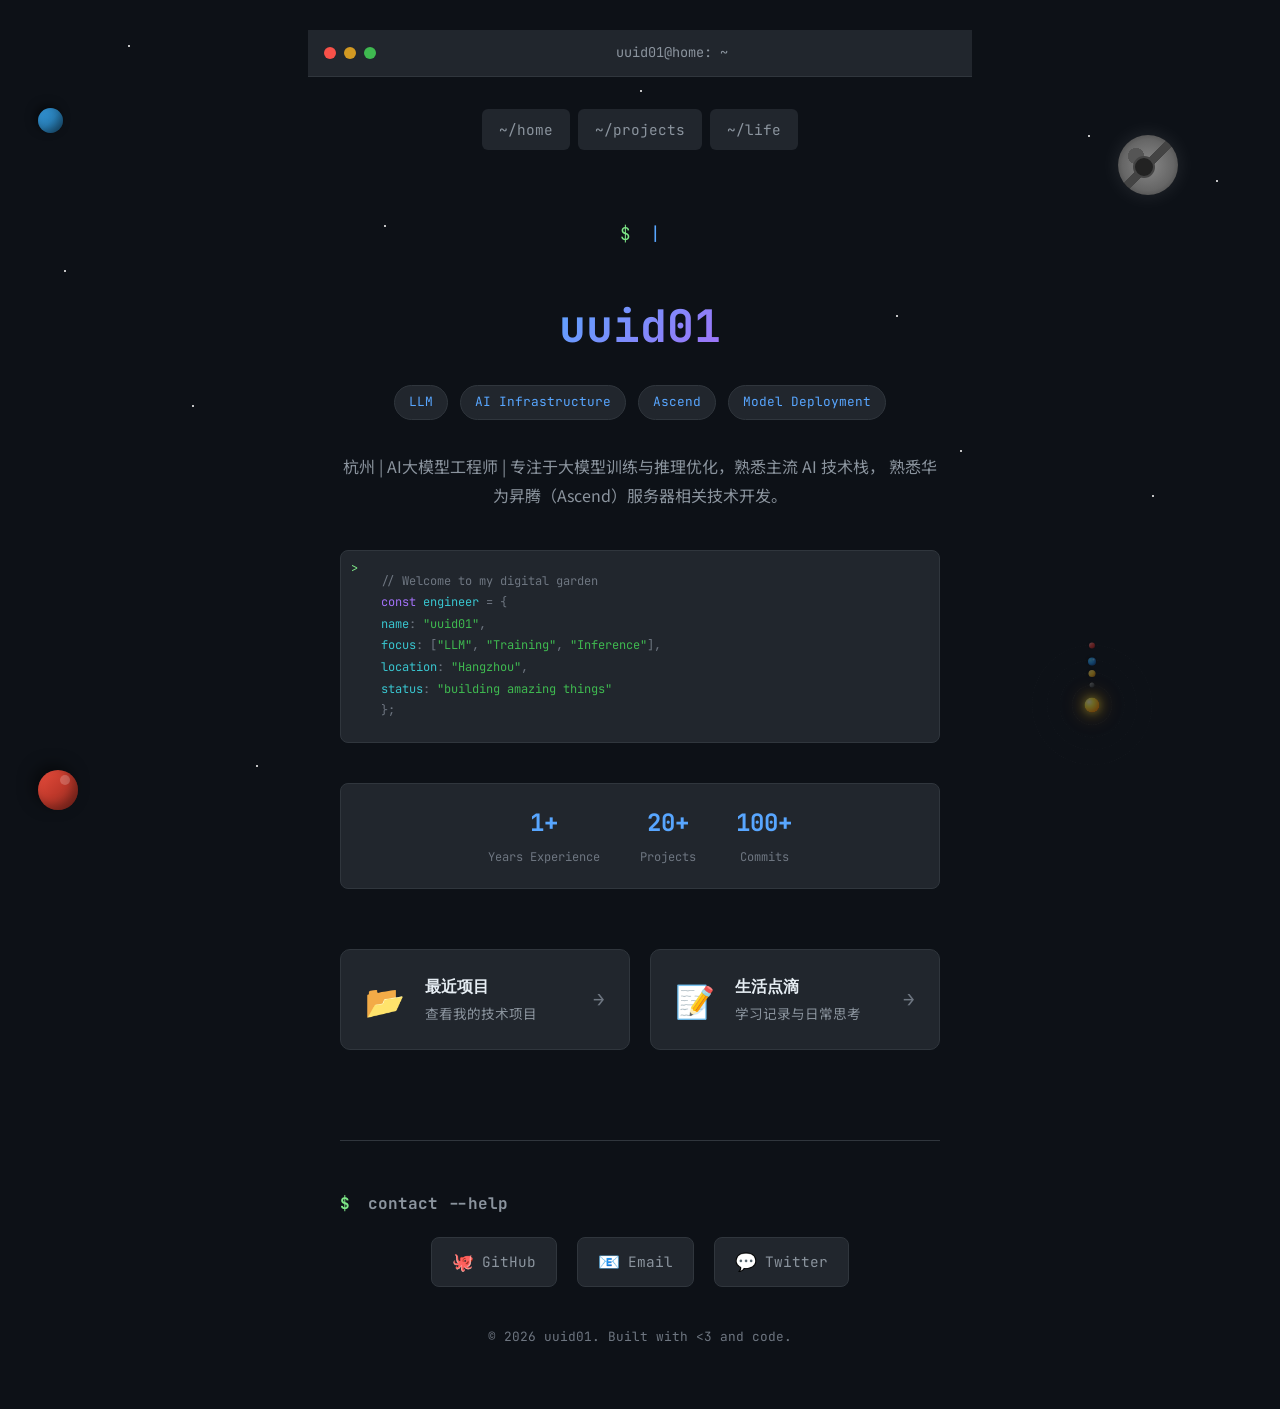
==== commit 63ad6279: "opt style03" ====
--- a/index.html
+++ b/index.html
@@ -12,6 +12,22 @@
 </head>
 <body>
     <div class="space-background">
+        <!-- Sun with orbital planets -->
+        <div class="solar-system">
+            <div class="sun"></div>
+            <div class="orbit orbit-1">
+                <div class="planet-orbiting mercury"></div>
+            </div>
+            <div class="orbit orbit-2">
+                <div class="planet-orbiting venus"></div>
+            </div>
+            <div class="orbit orbit-3">
+                <div class="planet-orbiting earth"></div>
+            </div>
+            <div class="orbit orbit-4">
+                <div class="planet-orbiting mars"></div>
+            </div>
+        </div>
         <div class="star star-1"></div>
         <div class="star star-2"></div>
         <div class="star star-3"></div>
--- a/css/style.css
+++ b/css/style.css
@@ -150,6 +150,532 @@
 @keyframes twinkle {
     0%, 100% { opacity: 0.3; transform: scale(1); }
     50% { opacity: 1; transform: scale(1.5); }
+}
+
+/* Solar System */
+.solar-system {
+    position: absolute;
+    bottom: 5%;
+    right: 3%;
+    transform: scale(0.5);
+    width: 300px;
+    height: 300px;
+    opacity: 0.4;
+    z-index: 0;
+}
+
+.sun {
+    position: absolute;
+    top: 50%;
+    left: 50%;
+    transform: translate(-50%, -50%);
+    width: 30px;
+    height: 30px;
+    background:
+        radial-gradient(circle at 30% 30%, #fff9c4 0%, #ffeb3b 30%, #ff9800 70%, #ff5722 100%);
+    border-radius: 50%;
+    box-shadow:
+        0 0 20px #ffeb3b,
+        0 0 40px #ff9800,
+        0 0 60px rgba(255, 152, 0, 0.5);
+    animation: sunPulse 4s infinite ease-in-out;
+}
+
+@keyframes sunPulse {
+    0%, 100% {
+        box-shadow:
+            0 0 20px #ffeb3b,
+            0 0 40px #ff9800,
+            0 0 60px rgba(255, 152, 0, 0.5);
+    }
+    50% {
+        box-shadow:
+            0 0 30px #ffeb3b,
+            0 0 60px #ff9800,
+            0 0 90px rgba(255, 152, 0, 0.7);
+    }
+}
+
+.orbit {
+    position: absolute;
+    top: 50%;
+    left: 50%;
+    border: 1px dashed rgba(255, 255, 255, 0.1);
+    border-radius: 50%;
+    transform: translate(-50%, -50%);
+}
+
+.orbit-1 {
+    width: 80px;
+    height: 80px;
+    animation: rotate 8s linear infinite;
+}
+
+.orbit-2 {
+    width: 130px;
+    height: 130px;
+    animation: rotate 12s linear infinite;
+    animation-direction: reverse;
+}
+
+.orbit-3 {
+    width: 180px;
+    height: 180px;
+    animation: rotate 18s linear infinite;
+}
+
+.orbit-4 {
+    width: 240px;
+    height: 240px;
+    animation: rotate 25s linear infinite;
+    animation-direction: reverse;
+}
+
+@keyframes rotate {
+    from { transform: translate(-50%, -50%) rotate(0deg); }
+    to { transform: translate(-50%, -50%) rotate(360deg); }
+}
+
+.planet-orbiting {
+    position: absolute;
+    border-radius: 50%;
+    top: -6px;
+    left: 50%;
+    transform: translateX(-50%);
+}
+
+/* Mercury */
+.mercury {
+    width: 10px;
+    height: 10px;
+    background:
+        linear-gradient(135deg, #9e9e9e 0%, #616161 50%, #424242 100%);
+    box-shadow: -1px -1px 3px rgba(0, 0, 0, 0.5), inset -1px -1px 2px rgba(0, 0, 0, 0.3);
+}
+
+/* Venus */
+.venus {
+    width: 14px;
+    height: 14px;
+    background:
+        linear-gradient(135deg, #ffe082 0%, #ffca28 50%, #ff8f00 100%);
+    box-shadow: -2px -2px 4px rgba(0, 0, 0, 0.4), inset -2px -2px 3px rgba(0, 0, 0, 0.2);
+}
+
+/* Earth */
+.earth {
+    width: 16px;
+    height: 16px;
+    background:
+        radial-gradient(circle at 30% 30%, #4fc3f7 0%, #2196f3 40%, #1565c0 80%, #0d47a1 100%);
+    box-shadow: -2px -2px 5px rgba(0, 0, 0, 0.4), inset -2px -2px 3px rgba(0, 0, 0, 0.2);
+}
+
+.earth::after {
+    content: '';
+    position: absolute;
+    top: 2px;
+    right: 3px;
+    width: 4px;
+    height: 4px;
+    background: rgba(255, 255, 255, 0.4);
+    border-radius: 50%;
+}
+
+/* Mars */
+.mars {
+    width: 12px;
+    height: 12px;
+    background:
+        linear-gradient(135deg, #ef9a9a 0%, #e53935 50%, #b71c1c 100%);
+    box-shadow: -1px -1px 3px rgba(0, 0, 0, 0.5), inset -1px -1px 2px rgba(0, 0, 0, 0.3);
+}
+
+/* Pixel Rocket - Enhanced */
+.pixel-rocket {
+    position: absolute;
+    width: 24px;
+    height: 36px;
+    z-index: 1;
+}
+
+/* Rocket nose cone */
+.pixel-rocket::before {
+    content: '';
+    position: absolute;
+    top: 0;
+    left: 50%;
+    transform: translateX(-50%);
+    width: 0;
+    height: 0;
+    border-left: 10px solid transparent;
+    border-right: 10px solid transparent;
+    border-bottom: 16px solid #e74c3c;
+}
+
+/* Rocket body with window */
+.pixel-rocket::after {
+    content: '';
+    position: absolute;
+    top: 14px;
+    left: 50%;
+    transform: translateX(-50%);
+    width: 18px;
+    height: 16px;
+    background:
+        linear-gradient(180deg, #ecf0f1 0%, #bdc3c7 100%);
+    border-radius: 2px;
+    box-shadow: inset 0 -2px 4px rgba(0,0,0,0.1);
+}
+
+/* Rocket window */
+.pixel-rocket .rocket-window {
+    position: absolute;
+    top: 18px;
+    left: 50%;
+    transform: translateX(-50%);
+    width: 8px;
+    height: 8px;
+    background: radial-gradient(circle at 30% 30%, #81d4fa 0%, #29b6f6 50%, #0288d1 100%);
+    border-radius: 50%;
+    border: 2px solid #7f8c8d;
+    box-shadow: 0 0 6px rgba(41, 182, 246, 0.5);
+    z-index: 2;
+}
+
+/* Rocket fins */
+.pixel-rocket .rocket-fin-left,
+.pixel-rocket .rocket-fin-right {
+    position: absolute;
+    top: 22px;
+    width: 6px;
+    height: 12px;
+    background: linear-gradient(180deg, #c0392b 0%, #e74c3c 100%);
+    z-index: 0;
+}
+
+.pixel-rocket .rocket-fin-left {
+    left: 1px;
+    border-radius: 2px 0 2px 2px;
+    transform: skewY(20deg);
+}
+
+.pixel-rocket .rocket-fin-right {
+    right: 1px;
+    border-radius: 0 2px 2px 2px;
+    transform: skewY(-20deg);
+}
+
+/* Rocket variants with different colors */
+.pixel-rocket.rocket-blue::before {
+    border-bottom-color: #3498db;
+}
+
+.pixel-rocket.rocket-blue::after {
+    background: linear-gradient(180deg, #ecf0f1 0%, #95a5a6 100%);
+}
+
+.pixel-rocket.rocket-blue .rocket-fin-left,
+.pixel-rocket.rocket-blue .rocket-fin-right {
+    background: linear-gradient(180deg, #2980b9 0%, #3498db 100%);
+}
+
+.pixel-rocket.rocket-green::before {
+    border-bottom-color: #27ae60;
+}
+
+.pixel-rocket.rocket-green::after {
+    background: linear-gradient(180deg, #ecf0f1 0%, #7f8c8d 100%);
+}
+
+.pixel-rocket.rocket-green .rocket-fin-left,
+.pixel-rocket.rocket-green .rocket-fin-right {
+    background: linear-gradient(180deg, #1e8449 0%, #27ae60 100%);
+}
+
+.rocket-1 {
+    bottom: -50px;
+    left: 10%;
+    top: auto;
+    animation: rocketFlyUp1 8s infinite linear;
+}
+
+.rocket-2 {
+    bottom: -50px;
+    right: 15%;
+    left: auto;
+    top: auto;
+    animation: rocketFlyUp2 10s infinite linear;
+    animation-delay: -4s;
+}
+
+.rocket-3 {
+    bottom: -50px;
+    left: 40%;
+    top: auto;
+    animation: rocketFlyUp3 12s infinite linear;
+    animation-delay: -7s;
+}
+
+@keyframes rocketFly1 {
+    0% {
+        bottom: -50px;
+        left: 10%;
+        transform: rotate(-5deg);
+    }
+    25% {
+        left: 15%;
+    }
+    50% {
+        left: 8%;
+    }
+    75% {
+        left: 13%;
+    }
+    100% {
+        bottom: 120%;
+        left: 10%;
+        transform: rotate(-5deg);
+    }
+}
+
+@keyframes rocketFly2 {
+    0% {
+        bottom: -50px;
+        right: 15%;
+        transform: rotate(5deg);
+    }
+    25% {
+        right: 18%;
+    }
+    50% {
+        right: 12%;
+    }
+    75% {
+        right: 16%;
+    }
+    100% {
+        bottom: 120%;
+        right: 15%;
+        transform: rotate(5deg);
+    }
+}
+
+@keyframes rocketFly3 {
+    0% {
+        bottom: -50px;
+        left: 40%;
+        transform: rotate(-3deg);
+    }
+    25% {
+        left: 45%;
+    }
+    50% {
+        left: 37%;
+    }
+    75% {
+        left: 42%;
+    }
+    100% {
+        bottom: 120%;
+        left: 40%;
+        transform: rotate(-3deg);
+    }
+}
+
+/* Rocket Exhaust - Enhanced */
+.rocket-exhaust {
+    position: absolute;
+    top: 28px;
+    left: 50%;
+    transform: translateX(-50%);
+    width: 10px;
+    height: 20px;
+    background: linear-gradient(180deg, #ff5722 0%, #ff9800 40%, #ffeb3b 70%, transparent 100%);
+    border-radius: 0 0 50% 50%;
+    animation: exhaustFlicker 0.1s infinite;
+    z-index: -1;
+}
+
+.rocket-exhaust::before {
+    content: '';
+    position: absolute;
+    top: 0;
+    left: 50%;
+    transform: translateX(-50%);
+    width: 6px;
+    height: 12px;
+    background: linear-gradient(180deg, #ff8a65 0%, #ffab91 60%, transparent 100%);
+    border-radius: 0 0 50% 50%;
+    animation: exhaustInner 0.15s infinite;
+}
+
+@keyframes exhaustFlicker {
+    0%, 100% {
+        height: 20px;
+        opacity: 0.95;
+    }
+    50% {
+        height: 28px;
+        opacity: 1;
+    }
+}
+
+@keyframes exhaustInner {
+    0%, 100% {
+        height: 12px;
+        opacity: 0.8;
+    }
+    50% {
+        height: 18px;
+        opacity: 1;
+    }
+}
+
+/* Blue Comet */
+.pixel-comet {
+    position: absolute;
+    width: 4px;
+    height: 4px;
+    background: #fff;
+    border-radius: 50%;
+    box-shadow: 0 0 10px #58a6ff, 0 0 20px #58a6ff, 0 0 40px #58a6ff;
+    z-index: 1;
+}
+
+.pixel-comet::before {
+    content: '';
+    position: absolute;
+    top: 50%;
+    right: 4px;
+    transform: translateY(-50%);
+    width: 60px;
+    height: 2px;
+    background: linear-gradient(90deg, rgba(88, 166, 255, 0.8), rgba(88, 166, 255, 0.3), transparent);
+    animation: cometTail 0.5s infinite;
+}
+
+.pixel-comet::after {
+    content: '';
+    position: absolute;
+    top: 50%;
+    right: 4px;
+    transform: translateY(-50%);
+    width: 40px;
+    height: 1px;
+    background: linear-gradient(90deg, rgba(163, 113, 247, 0.6), rgba(163, 113, 247, 0.2), transparent);
+    animation: cometTail 0.7s infinite reverse;
+}
+
+.comet-1 {
+    top: 15%;
+    left: -20px;
+    animation: cometFly1 12s infinite ease-in;
+    animation-delay: 0s;
+}
+
+.comet-2 {
+    top: 50%;
+    left: -20px;
+    animation: cometFly2 15s infinite ease-in;
+    animation-delay: -5s;
+}
+
+.comet-3 {
+    top: 80%;
+    left: -20px;
+    animation: cometFly3 10s infinite ease-in;
+    animation-delay: -8s;
+}
+
+@keyframes cometTail {
+    0%, 100% {
+        opacity: 0.8;
+    }
+    50% {
+        opacity: 0.4;
+    }
+}
+
+@keyframes cometFly1 {
+    0% {
+        left: -20px;
+        top: 15%;
+        opacity: 0;
+    }
+    5% {
+        opacity: 1;
+    }
+    30% {
+        left: 30%;
+        top: 20%;
+    }
+    60% {
+        left: 60%;
+        top: 12%;
+    }
+    95% {
+        opacity: 1;
+    }
+    100% {
+        left: 120%;
+        top: 18%;
+        opacity: 0;
+    }
+}
+
+@keyframes cometFly2 {
+    0% {
+        left: -20px;
+        top: 50%;
+        opacity: 0;
+    }
+    5% {
+        opacity: 1;
+    }
+    30% {
+        left: 35%;
+        top: 45%;
+    }
+    60% {
+        left: 65%;
+        top: 55%;
+    }
+    95% {
+        opacity: 1;
+    }
+    100% {
+        left: 120%;
+        top: 48%;
+        opacity: 0;
+    }
+}
+
+@keyframes cometFly3 {
+    0% {
+        left: -20px;
+        top: 80%;
+        opacity: 0;
+    }
+    5% {
+        opacity: 1;
+    }
+    30% {
+        left: 25%;
+        top: 75%;
+    }
+    60% {
+        left: 55%;
+        top: 85%;
+    }
+    95% {
+        opacity: 1;
+    }
+    100% {
+        left: 120%;
+        top: 78%;
+        opacity: 0;
+    }
 }
 
 /* Pixel Death Star */
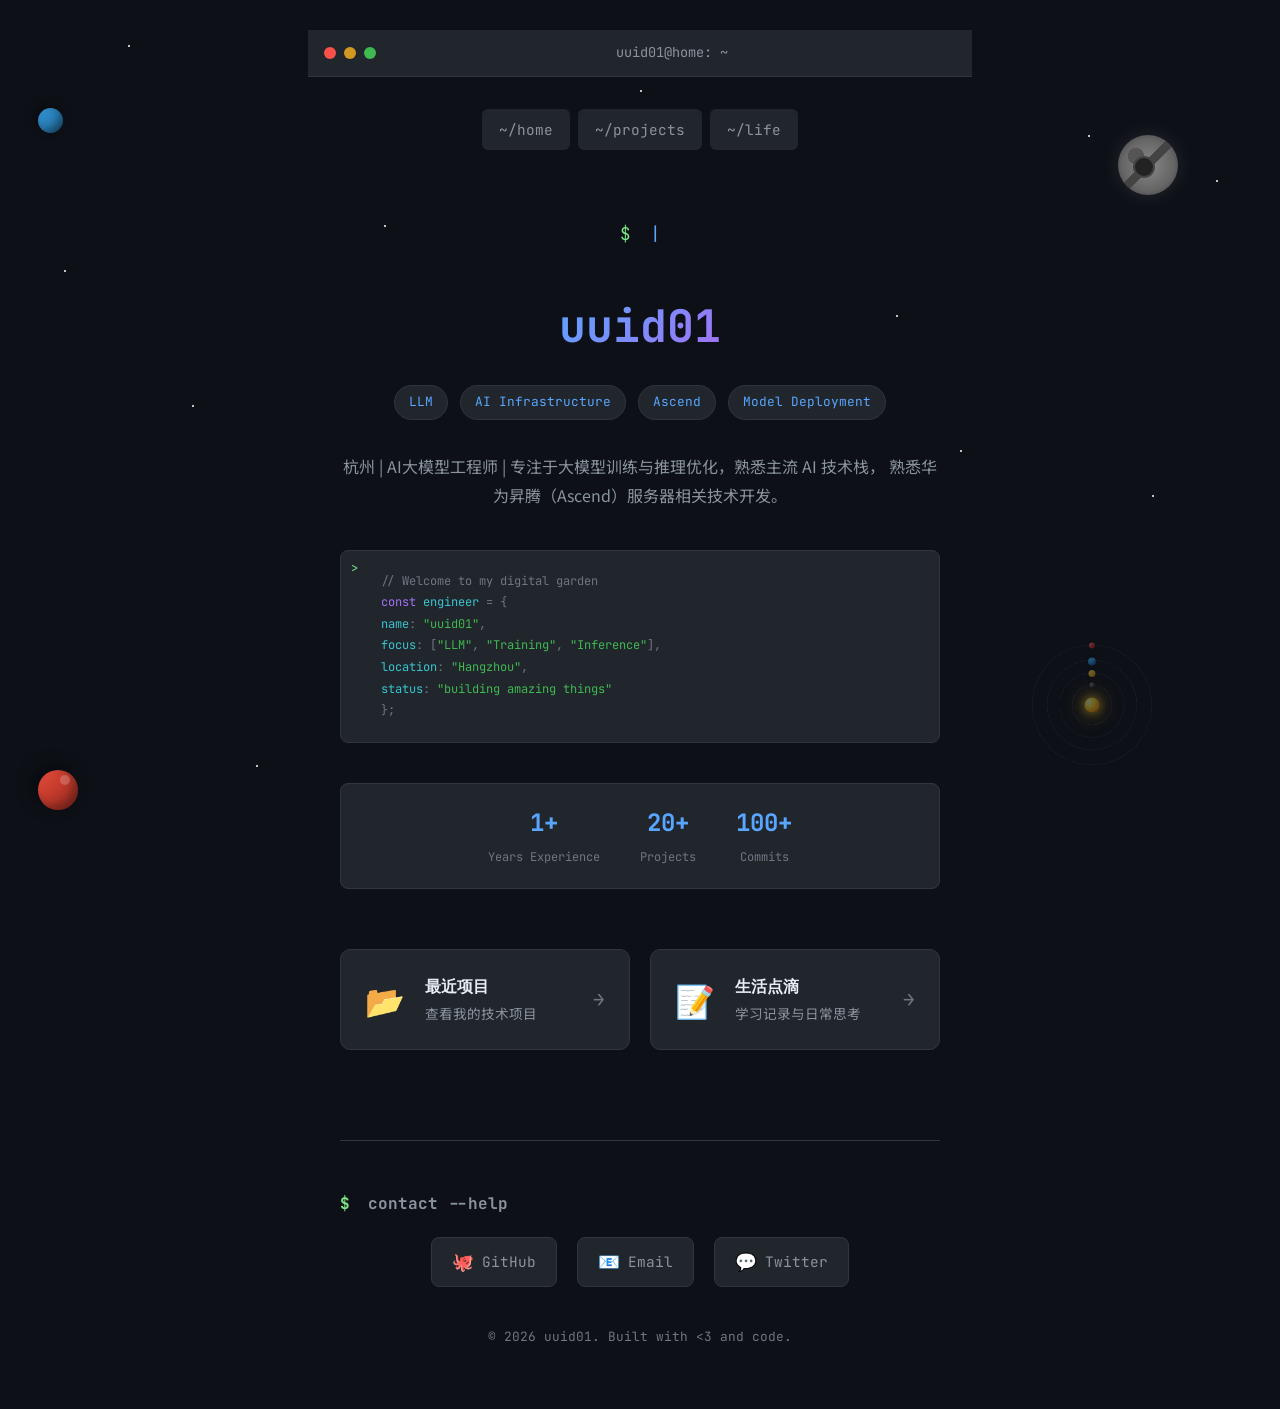
==== commit 935e0450: "add ufo" ====
--- a/index.html
+++ b/index.html
@@ -46,10 +46,26 @@
         <div class="pixel-death-star"></div>
         <div class="pixel-planet planet-1"></div>
         <div class="pixel-planet planet-2"></div>
-        <div class="x-wing"></div>
-        <div class="tie-fighter"></div>
-        <div class="laser-shot"></div>
-        <div class="laser-shot laser-green"></div>
+        <div class="ufo ufo-1">
+            <div class="ufo-dome"></div>
+            <div class="ufo-body"></div>
+            <div class="ufo-light light-1"></div>
+            <div class="ufo-light light-2"></div>
+            <div class="ufo-light light-3"></div>
+            <div class="ufo-light light-4"></div>
+            <div class="ufo-light light-5"></div>
+            <div class="ufo-beam"></div>
+        </div>
+        <div class="ufo ufo-2">
+            <div class="ufo-dome"></div>
+            <div class="ufo-body"></div>
+            <div class="ufo-light light-1"></div>
+            <div class="ufo-light light-2"></div>
+            <div class="ufo-light light-3"></div>
+            <div class="ufo-light light-4"></div>
+            <div class="ufo-light light-5"></div>
+            <div class="ufo-beam"></div>
+        </div>
     </div>
     <div class="terminal-frame">
         <div class="terminal-header">
--- a/css/style.css
+++ b/css/style.css
@@ -200,7 +200,7 @@
     position: absolute;
     top: 50%;
     left: 50%;
-    border: 1px dashed rgba(255, 255, 255, 0.1);
+    border: 1px dashed rgba(120, 200, 255, 0.5);
     border-radius: 50%;
     transform: translate(-50%, -50%);
 }
@@ -417,7 +417,7 @@
     animation-delay: -7s;
 }
 
-@keyframes rocketFly1 {
+@keyframes rocketFlyUp1 {
     0% {
         bottom: -50px;
         left: 10%;
@@ -439,7 +439,7 @@
     }
 }
 
-@keyframes rocketFly2 {
+@keyframes rocketFlyUp2 {
     0% {
         bottom: -50px;
         right: 15%;
@@ -461,7 +461,7 @@
     }
 }
 
-@keyframes rocketFly3 {
+@keyframes rocketFlyUp3 {
     0% {
         bottom: -50px;
         left: 40%;
@@ -756,40 +756,113 @@
     50% { transform: translateY(-15px); }
 }
 
-/* X-Wing */
+/* X-Wing - Enhanced Pixel Style */
 .x-wing {
     position: absolute;
-    top: 10%;
+    top: 12%;
     left: -100px;
-    width: 80px;
-    height: 20px;
-    animation: xWingFly 25s infinite linear;
-}
-
+    width: 100px;
+    height: 30px;
+    animation: xWingFly 22s infinite linear;
+}
+
+/* X-Wing fuselage (main body) */
 .x-wing::before {
     content: '';
     position: absolute;
-    left: 10px;
-    top: 8px;
-    width: 15px;
-    height: 4px;
-    background: #bdc3c7;
+    left: 0;
+    top: 12px;
+    width: 35px;
+    height: 8px;
+    background: linear-gradient(180deg, #d5d8dc 0%, #abb2b9 50%, #7f8c8d 100%);
     border-radius: 2px;
-    box-shadow: 0 0 5px #58a6ff;
-}
-
+    box-shadow: 0 1px 2px rgba(0,0,0,0.3);
+}
+
+/* X-Wing cockpit */
 .x-wing::after {
     content: '';
     position: absolute;
-    left: 30px;
-    top: 2px;
-    width: 40px;
+    left: 5px;
+    top: 8px;
+    width: 14px;
+    height: 6px;
+    background: linear-gradient(180deg, #85c1e9 0%, #3498db 50%, #1a5276 100%);
+    border-radius: 2px;
+    box-shadow:
+        0 0 6px #5dade2,
+        inset 0 1px 2px rgba(255,255,255,0.4);
+    z-index: 2;
+}
+
+/* X-Wing wings (engine section) */
+.x-wing .wing-section {
+    position: absolute;
+    left: 32px;
+    top: 6px;
+    width: 55px;
+    height: 18px;
+    background: linear-gradient(180deg, #7f8c8d 0%, #566573 100%);
+    border-radius: 1px;
+}
+
+/* Wings - top and bottom laser cannons */
+.x-wing .wing-section::before,
+.x-wing .wing-section::after {
+    content: '';
+    position: absolute;
+    left: 8px;
+    width: 42px;
     height: 3px;
-    background: linear-gradient(90deg, #7f8c8d 0%, #95a5a6 50%, #7f8c8d 100%);
+    background: linear-gradient(90deg, #566573 0%, #808b96 40%, #566573 60%, #808b96 100%);
+    border-radius: 1px;
+}
+
+.x-wing .wing-section::before {
+    top: -12px;
     box-shadow:
-        -2px -8px 0 #7f8c8d,
-        -2px 8px 0 #7f8c8d,
-        0 0 10px rgba(88, 166, 255, 0.5);
+        0 0 2px #808b96,
+        0 -14px 0 #566573,
+        0 -14px 1px #808b96;
+}
+
+.x-wing .wing-section::after {
+    bottom: -12px;
+    box-shadow:
+        0 0 2px #808b96,
+        0 14px 0 #566573,
+        0 14px 1px #808b96;
+}
+
+/* Laser cannons on wings */
+.x-wing .laser-cannon {
+    position: absolute;
+    width: 5px;
+    height: 5px;
+    background: radial-gradient(circle, #ff6b6b 0%, #e74c3c 50%, #c0392b 100%);
+    border-radius: 50%;
+    box-shadow:
+        0 0 8px #e74c3c,
+        0 0 15px #e74c3c,
+        0 0 25px rgba(231, 76, 60, 0.5);
+    z-index: 3;
+}
+
+.x-wing .laser-cannon.top-left { top: -14px; left: 38px; }
+.x-wing .laser-cannon.top-right { top: -14px; left: 78px; }
+.x-wing .laser-cannon.bottom-left { bottom: -14px; left: 38px; }
+.x-wing .laser-cannon.bottom-right { bottom: -14px; left: 78px; }
+
+/* Engine glow */
+.x-wing .engine-glow {
+    position: absolute;
+    left: -3px;
+    top: 14px;
+    width: 6px;
+    height: 4px;
+    background: linear-gradient(90deg, #f39c12 0%, #e74c3c 50%, transparent 100%);
+    border-radius: 2px;
+    box-shadow: 0 0 8px #e67e22, 0 0 15px rgba(230, 126, 34, 0.5);
 }
 
 @keyframes xWingFly {
@@ -797,54 +870,99 @@
     100% { left: 120%; }
 }
 
-/* TIE Fighter */
+/* TIE Fighter - Enhanced Pixel Style */
 .tie-fighter {
     position: absolute;
-    top: 85%;
+    top: 75%;
     right: -80px;
-    width: 40px;
-    height: 40px;
-    animation: tieFighterFly 30s infinite linear;
+    width: 60px;
+    height: 60px;
+    animation: tieFighterFly 28s infinite linear;
     animation-delay: -10s;
 }
 
+/* TIE Fighter cockpit/ball */
 .tie-fighter::before {
     content: '';
     position: absolute;
     top: 50%;
     left: 50%;
     transform: translate(-50%, -50%);
-    width: 12px;
-    height: 12px;
-    background: #2c3e50;
+    width: 18px;
+    height: 18px;
+    background: radial-gradient(circle at 30% 30%, #5d6d7e 0%, #34495e 40%, #1a252f 100%);
     border-radius: 50%;
-    border: 2px solid #7f8c8d;
-}
-
-.tie-fighter::after {
-    content: '';
+    border: 2px solid #2c3e50;
+    box-shadow:
+        inset 0 -3px 6px rgba(0,0,0,0.5),
+        inset 0 3px 6px rgba(255,255,255,0.1),
+        0 0 2px #566573;
+    z-index: 2;
+}
+
+/* Cockpit window */
+.tie-fighter .cockpit-window {
     position: absolute;
     top: 50%;
     left: 50%;
     transform: translate(-50%, -50%);
-    width: 35px;
+    width: 8px;
     height: 8px;
+    background: linear-gradient(135deg, #1a252f 0%, #0d1318 100%);
+    border-radius: 50%;
+    border: 1px solid #17202a;
+    z-index: 3;
+}
+
+/* TIE Fighter solar panels */
+.tie-fighter::after {
+    content: '';
+    position: absolute;
+    top: 50%;
+    left: 50%;
+    transform: translate(-50%, -50%);
+    width: 52px;
+    height: 16px;
     background:
         linear-gradient(90deg,
-            transparent 0%,
-            #34495e 20%,
-            #2c3e50 50%,
-            #34495e 80%,
-            transparent 100%
-        ),
-        linear-gradient(90deg,
-            transparent 0%,
-            #34495e 20%,
-            #2c3e50 50%,
-            #34495e 80%,
-            transparent 100%
+            #1c2833 0%,
+            #283747 12%,
+            #1c2833 24%,
+            #283747 36%,
+            #1c2833 48%,
+            #283747 60%,
+            #1c2833 72%,
+            #283747 84%,
+            #1c2833 96%
         );
-    box-shadow: 0 0 8px rgba(231, 76, 60, 0.5);
+    border-radius: 2px;
+    box-shadow:
+        0 -22px 0 #283747,
+        0 -22px 1px #566573,
+        0 -24px 4px rgba(88, 166, 255, 0.15),
+        0 22px 0 #283747,
+        0 22px 1px #566573,
+        0 24px 4px rgba(88, 166, 255, 0.15);
+}
+
+/* Panel grid lines */
+.tie-fighter .solar-panel-grid {
+    position: absolute;
+    top: 50%;
+    left: 50%;
+    transform: translate(-50%, -50%);
+    width: 48px;
+    height: 12px;
+    background:
+        repeating-linear-gradient(
+            90deg,
+            transparent 0px,
+            transparent 5px,
+            rgba(88, 166, 255, 0.08) 5px,
+            rgba(88, 166, 255, 0.08) 6px
+        );
+    z-index: 1;
+}
 }
 
 @keyframes tieFighterFly {
@@ -857,21 +975,58 @@
     position: absolute;
     top: 15%;
     left: -50px;
-    width: 30px;
-    height: 3px;
-    background: linear-gradient(90deg, transparent, #e74c3c, #f39c12);
-    box-shadow: 0 0 10px #e74c3c, 0 0 20px #e74c3c;
+    width: 40px;
+    height: 4px;
+    background: linear-gradient(90deg,
+        transparent 0%,
+        rgba(231, 76, 60, 0.3) 20%,
+        #e74c3c 50%,
+        #f39c12 80%,
+        rgba(243, 156, 18, 0.5) 100%
+    );
+    box-shadow:
+        0 0 6px #e74c3c,
+        0 0 12px #e74c3c,
+        0 0 20px rgba(231, 76, 60, 0.6),
+        0 0 30px rgba(231, 76, 60, 0.3);
     border-radius: 2px;
     animation: laserBlast 12s infinite linear;
     animation-delay: -3s;
     opacity: 0;
 }
 
+/* Laser beam core */
+.laser-shot::before {
+    content: '';
+    position: absolute;
+    top: 50%;
+    left: 0;
+    transform: translateY(-50%);
+    width: 100%;
+    height: 2px;
+    background: linear-gradient(90deg, transparent, #ffffff 40%, #ffffff 60%, transparent 100%);
+    border-radius: 1px;
+}
+
 .laser-shot.laser-green {
     top: 90%;
     animation-delay: -8s;
-    background: linear-gradient(90deg, transparent, #2ecc71, #27ae60);
-    box-shadow: 0 0 10px #2ecc71, 0 0 20px #2ecc71;
+    background: linear-gradient(90deg,
+        transparent 0%,
+        rgba(46, 204, 113, 0.3) 20%,
+        #2ecc71 50%,
+        #27ae60 80%,
+        rgba(39, 174, 96, 0.5) 100%
+    );
+    box-shadow:
+        0 0 6px #2ecc71,
+        0 0 12px #2ecc71,
+        0 0 20px rgba(46, 204, 113, 0.6),
+        0 0 30px rgba(46, 204, 113, 0.3);
+}
+
+.laser-shot.laser-green::before {
+    background: linear-gradient(90deg, transparent, #a9dfbf 40%, #ffffff 60%, transparent 100%);
 }
 
 @keyframes laserBlast {
@@ -1973,3 +2128,180 @@
         font-size: 1.4rem;
     }
 }
+
+/* UFO - Flying Saucer */
+.ufo {
+    position: absolute;
+    width: 80px;
+    height: 40px;
+    z-index: 10;
+}
+
+.ufo-1 {
+    top: 15%;
+    left: -100px;
+    animation: ufoFly1 18s infinite linear;
+}
+
+.ufo-2 {
+    top: 45%;
+    left: -100px;
+    animation: ufoFly2 25s infinite linear;
+    animation-delay: -8s;
+}
+
+/* UFO Dome */
+.ufo-dome {
+    position: absolute;
+    top: 2px;
+    left: 50%;
+    transform: translateX(-50%);
+    width: 30px;
+    height: 18px;
+    background: linear-gradient(180deg,
+        rgba(120, 200, 255, 0.9) 0%,
+        rgba(80, 150, 220, 0.8) 50%,
+        rgba(60, 120, 180, 0.7) 100%
+    );
+    border-radius: 50% 50% 30% 30%;
+    box-shadow:
+        inset 0 -5px 10px rgba(255, 255, 255, 0.4),
+        0 0 15px rgba(100, 180, 255, 0.5);
+}
+
+/* UFO Body (saucer) */
+.ufo-body {
+    position: absolute;
+    top: 12px;
+    left: 0;
+    width: 80px;
+    height: 20px;
+    background: linear-gradient(180deg,
+        #5a6a7a 0%,
+        #3d4d5d 30%,
+        #2d3d4d 70%,
+        #1d2d3d 100%
+    );
+    border-radius: 50%;
+    box-shadow:
+        inset 0 5px 10px rgba(255, 255, 255, 0.2),
+        inset 0 -3px 8px rgba(0, 0, 0, 0.4),
+        0 2px 4px rgba(0, 0, 0, 0.3);
+}
+
+/* UFO Body rim */
+.ufo-body::before {
+    content: '';
+    position: absolute;
+    top: 8px;
+    left: 5px;
+    right: 5px;
+    height: 4px;
+    background: linear-gradient(90deg,
+        transparent 0%,
+        rgba(150, 200, 255, 0.6) 30%,
+        rgba(200, 230, 255, 0.8) 50%,
+        rgba(150, 200, 255, 0.6) 70%,
+        transparent 100%
+    );
+    border-radius: 50%;
+}
+
+/* UFO Lights */
+.ufo-light {
+    position: absolute;
+    width: 6px;
+    height: 6px;
+    border-radius: 50%;
+    background: #00ff88;
+    box-shadow: 0 0 8px #00ff88, 0 0 15px #00ff88;
+    animation: ufoLightBlink 0.5s infinite alternate;
+}
+
+.ufo-1 .ufo-light { background: #00ffcc; box-shadow: 0 0 8px #00ffcc, 0 0 15px #00ffcc; }
+.ufo-2 .ufo-light { background: #ff6600; box-shadow: 0 0 8px #ff6600, 0 0 15px #ff6600; }
+
+.ufo-light.light-1 { top: 18px; left: 8px; animation-delay: 0s; }
+.ufo-light.light-2 { top: 16px; left: 22px; animation-delay: 0.1s; }
+.ufo-light.light-3 { top: 15px; left: 37px; animation-delay: 0.2s; }
+.ufo-light.light-4 { top: 16px; left: 52px; animation-delay: 0.3s; }
+.ufo-light.light-5 { top: 18px; left: 66px; animation-delay: 0.4s; }
+
+@keyframes ufoLightBlink {
+    0% { opacity: 0.4; transform: scale(0.9); }
+    100% { opacity: 1; transform: scale(1.1); }
+}
+
+/* UFO Beam */
+.ufo-beam {
+    position: absolute;
+    top: 28px;
+    left: 50%;
+    transform: translateX(-50%);
+    width: 40px;
+    height: 60px;
+    background: linear-gradient(180deg,
+        rgba(0, 255, 136, 0.3) 0%,
+        rgba(0, 255, 136, 0.1) 50%,
+        transparent 100%
+    );
+    clip-path: polygon(20% 0%, 80% 0%, 100% 100%, 0% 100%);
+    animation: ufoBeamPulse 1s infinite alternate;
+}
+
+.ufo-2 .ufo-beam {
+    background: linear-gradient(180deg,
+        rgba(255, 150, 0, 0.3) 0%,
+        rgba(255, 100, 0, 0.1) 50%,
+        transparent 100%
+    );
+}
+
+@keyframes ufoBeamPulse {
+    0% { opacity: 0.5; transform: translateX(-50%) scaleY(0.9); }
+    100% { opacity: 0.8; transform: translateX(-50%) scaleY(1.1); }
+}
+
+/* UFO Fly animations with wave motion */
+@keyframes ufoFly1 {
+    0% {
+        left: -100px;
+        transform: translateY(0) rotate(0deg);
+    }
+    25% {
+        transform: translateY(-15px) rotate(2deg);
+    }
+    50% {
+        transform: translateY(5px) rotate(-1deg);
+    }
+    75% {
+        transform: translateY(-10px) rotate(1deg);
+    }
+    100% {
+        left: 120%;
+        transform: translateY(0) rotate(0deg);
+    }
+}
+
+@keyframes ufoFly2 {
+    0% {
+        left: -100px;
+        transform: translateY(0) rotate(0deg);
+    }
+    20% {
+        transform: translateY(10px) rotate(-2deg);
+    }
+    40% {
+        transform: translateY(-20px) rotate(3deg);
+    }
+    60% {
+        transform: translateY(5px) rotate(-1deg);
+    }
+    80% {
+        transform: translateY(-8px) rotate(2deg);
+    }
+    100% {
+        left: 120%;
+        transform: translateY(0) rotate(0deg);
+    }
+}
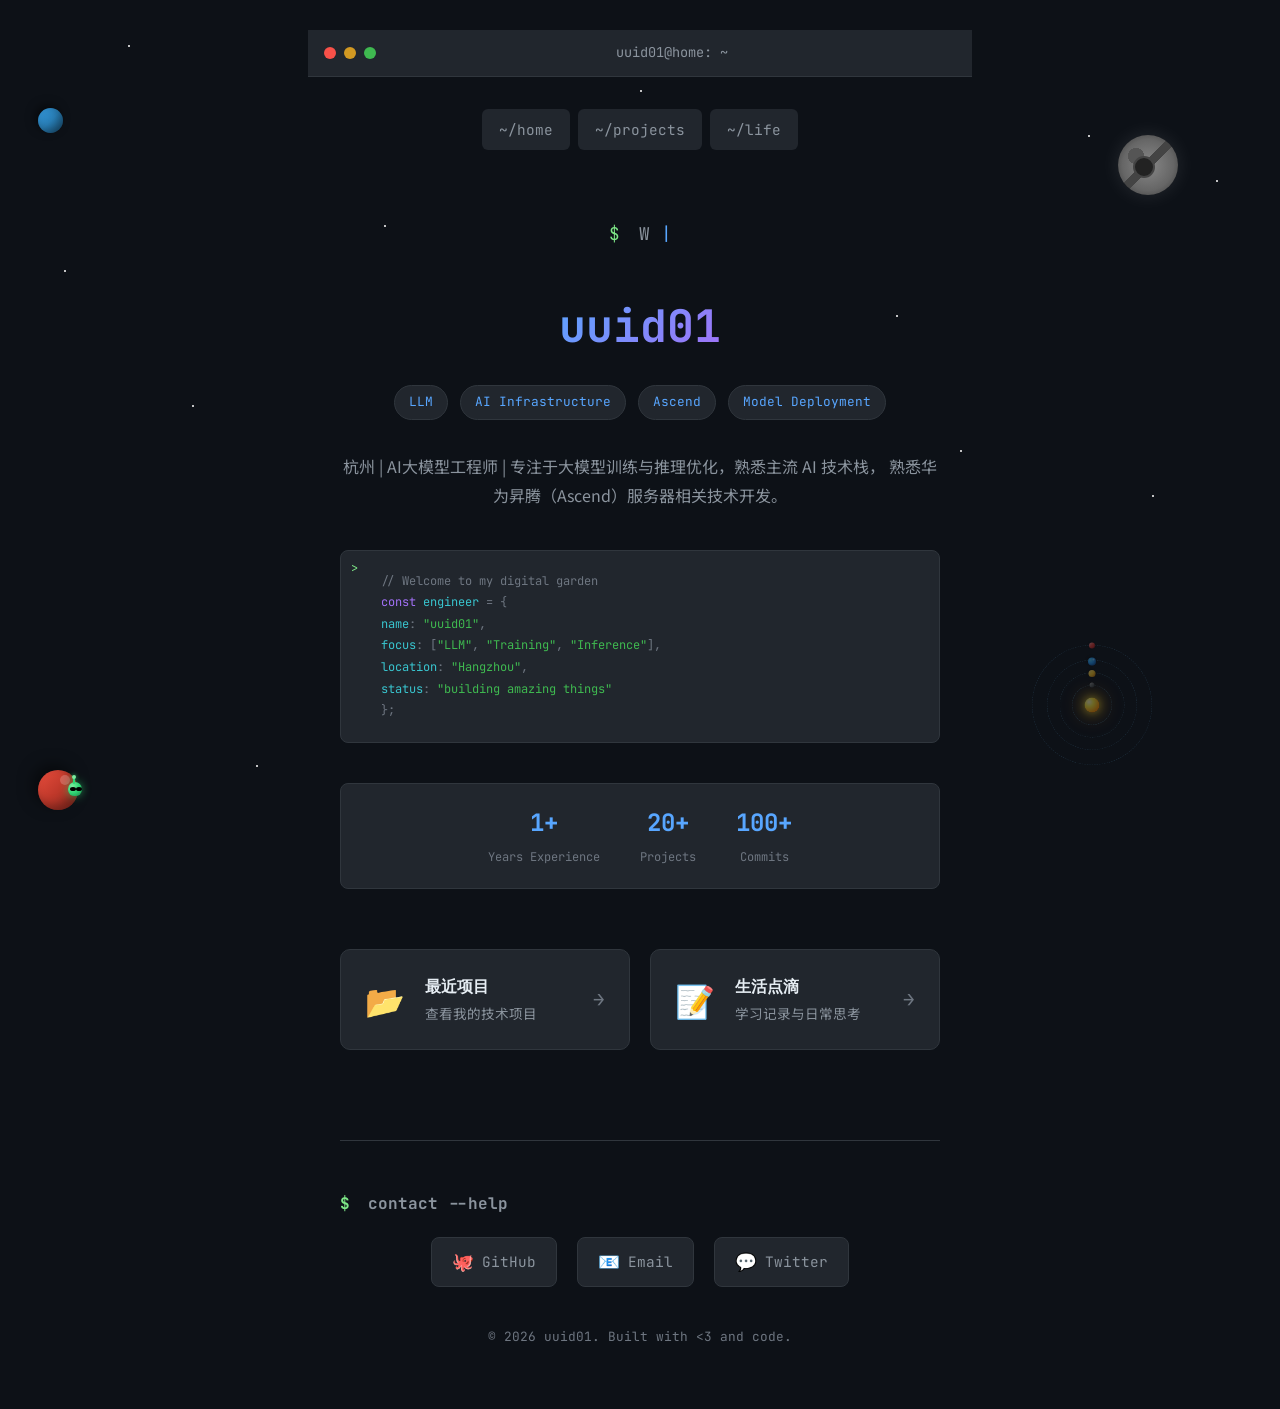
==== commit bfc5a07f: "ufo info" ====
--- a/index.html
+++ b/index.html
@@ -8,7 +8,7 @@
     <link rel="stylesheet" href="./css/style.css">
     <link rel="preconnect" href="https://fonts.googleapis.com">
     <link rel="preconnect" href="https://fonts.gstatic.com" crossorigin>
-    <link href="https://fonts.googleapis.com/css2?family=JetBrains+Mono:wght@400;500;700&family=Noto+Sans+SC:wght@400;500;700&display=swap" rel="stylesheet">
+    <link href="https://fonts.googleapis.com/css2?family=JetBrains+Mono:wght@400;500;700&family=Noto+Sans+SC:wght@400;500;700&family=Orbitron:wght@400;500;700&display=swap" rel="stylesheet">
 </head>
 <body>
     <div class="space-background">
@@ -44,18 +44,12 @@
         <div class="star star-14"></div>
         <div class="star star-15"></div>
         <div class="pixel-death-star"></div>
-        <div class="pixel-planet planet-1"></div>
+        <div class="pixel-planet planet-1">
+            <div class="alien">
+                <div class="alien-antenna"></div>
+            </div>
+        </div>
         <div class="pixel-planet planet-2"></div>
-        <div class="ufo ufo-1">
-            <div class="ufo-dome"></div>
-            <div class="ufo-body"></div>
-            <div class="ufo-light light-1"></div>
-            <div class="ufo-light light-2"></div>
-            <div class="ufo-light light-3"></div>
-            <div class="ufo-light light-4"></div>
-            <div class="ufo-light light-5"></div>
-            <div class="ufo-beam"></div>
-        </div>
         <div class="ufo ufo-2">
             <div class="ufo-dome"></div>
             <div class="ufo-body"></div>
@@ -67,6 +61,17 @@
             <div class="ufo-beam"></div>
         </div>
     </div>
+    <div class="ufo ufo-1" id="ufo1">
+        <div class="ufo-dome"></div>
+        <div class="ufo-body"></div>
+        <div class="ufo-light light-1"></div>
+        <div class="ufo-light light-2"></div>
+        <div class="ufo-light light-3"></div>
+        <div class="ufo-light light-4"></div>
+        <div class="ufo-light light-5"></div>
+        <div class="ufo-beam"></div>
+    </div>
+    <div class="ufo-message" id="ufoMessage"></div>
     <div class="terminal-frame">
         <div class="terminal-header">
             <div class="terminal-buttons">
--- a/css/style.css
+++ b/css/style.css
@@ -2131,7 +2131,7 @@
 
 /* UFO - Flying Saucer */
 .ufo {
-    position: absolute;
+    position: fixed;
     width: 80px;
     height: 40px;
     z-index: 10;
@@ -2141,6 +2141,20 @@
     top: 15%;
     left: -100px;
     animation: ufoFly1 18s infinite linear;
+    cursor: pointer !important;
+    pointer-events: auto !important;
+    z-index: 1000;
+}
+
+.ufo-1:hover .ufo-dome {
+    background: linear-gradient(180deg,
+        rgba(150, 240, 255, 0.9) 0%,
+        rgba(100, 200, 240, 0.8) 50%,
+        rgba(80, 160, 220, 0.7) 100%
+    );
+    box-shadow:
+        inset 0 -5px 10px rgba(255, 255, 255, 0.6),
+        0 0 20px rgba(100, 240, 255, 0.8);
 }
 
 .ufo-2 {
@@ -2305,3 +2319,106 @@
         transform: translateY(0) rotate(0deg);
     }
 }
+
+/* UFO Message Popup */
+.ufo-message {
+    position: fixed;
+    top: 50%;
+    left: 50%;
+    transform: translate(-50%, -50%) scale(0);
+    background: linear-gradient(135deg, rgba(0, 40, 60, 0.95) 0%, rgba(0, 20, 40, 0.98) 100%);
+    border: 2px solid #00ffcc;
+    border-radius: 12px;
+    padding: 20px 35px;
+    color: #00ffcc;
+    font-family: 'Orbitron', 'JetBrains Mono', monospace;
+    font-size: 18px;
+    text-align: center;
+    box-shadow: 0 0 30px rgba(0, 255, 204, 0.4), inset 0 0 20px rgba(0, 255, 204, 0.1);
+    z-index: 9999;
+    opacity: 0;
+    transition: all 0.3s cubic-bezier(0.34, 1.56, 0.64, 1);
+    pointer-events: none;
+}
+
+.ufo-message.show {
+    opacity: 1;
+    transform: translate(-50%, -50%) scale(1);
+    pointer-events: auto;
+}
+
+.ufo-message .message-text {
+    text-shadow: 0 0 10px #00ffcc;
+    letter-spacing: 2px;
+}
+
+.ufo-message::before {
+    content: '🛸';
+    display: block;
+    font-size: 28px;
+    margin-bottom: 10px;
+}
+
+/* Alien on Red Planet */
+.planet-1 .alien {
+    position: absolute;
+    bottom: 8px;
+    right: -5px;
+    width: 16px;
+    height: 20px;
+    z-index: 100;
+    cursor: pointer;
+    animation: alienPeek 3s infinite ease-in-out;
+}
+
+.alien::before {
+    content: '';
+    position: absolute;
+    width: 14px;
+    height: 14px;
+    background: radial-gradient(ellipse at 30% 30%, #7bed9f 0%, #2ed573 50%, #1e8449 100%);
+    border-radius: 50% 50% 45% 45%;
+    top: 0;
+    left: 1px;
+    box-shadow: 0 0 8px rgba(46, 213, 115, 0.6);
+}
+
+.alien::after {
+    content: '';
+    position: absolute;
+    width: 6px;
+    height: 4px;
+    background: #000;
+    border-radius: 50%;
+    top: 5px;
+    left: 3px;
+    box-shadow: 6px 0 0 #000;
+}
+
+.alien .alien-antenna {
+    position: absolute;
+    width: 2px;
+    height: 6px;
+    background: #2ed573;
+    top: -4px;
+    left: 6px;
+    border-radius: 2px;
+}
+
+.alien .alien-antenna::before {
+    content: '';
+    position: absolute;
+    width: 4px;
+    height: 4px;
+    background: #7bed9f;
+    border-radius: 50%;
+    top: -3px;
+    left: -1px;
+    box-shadow: 0 0 4px #2ed573;
+}
+
+@keyframes alienPeek {
+    0%, 100% { transform: translateY(0) rotate(0deg); }
+    25% { transform: translateY(-3px) rotate(-5deg); }
+    75% { transform: translateY(-3px) rotate(5deg); }
+}
